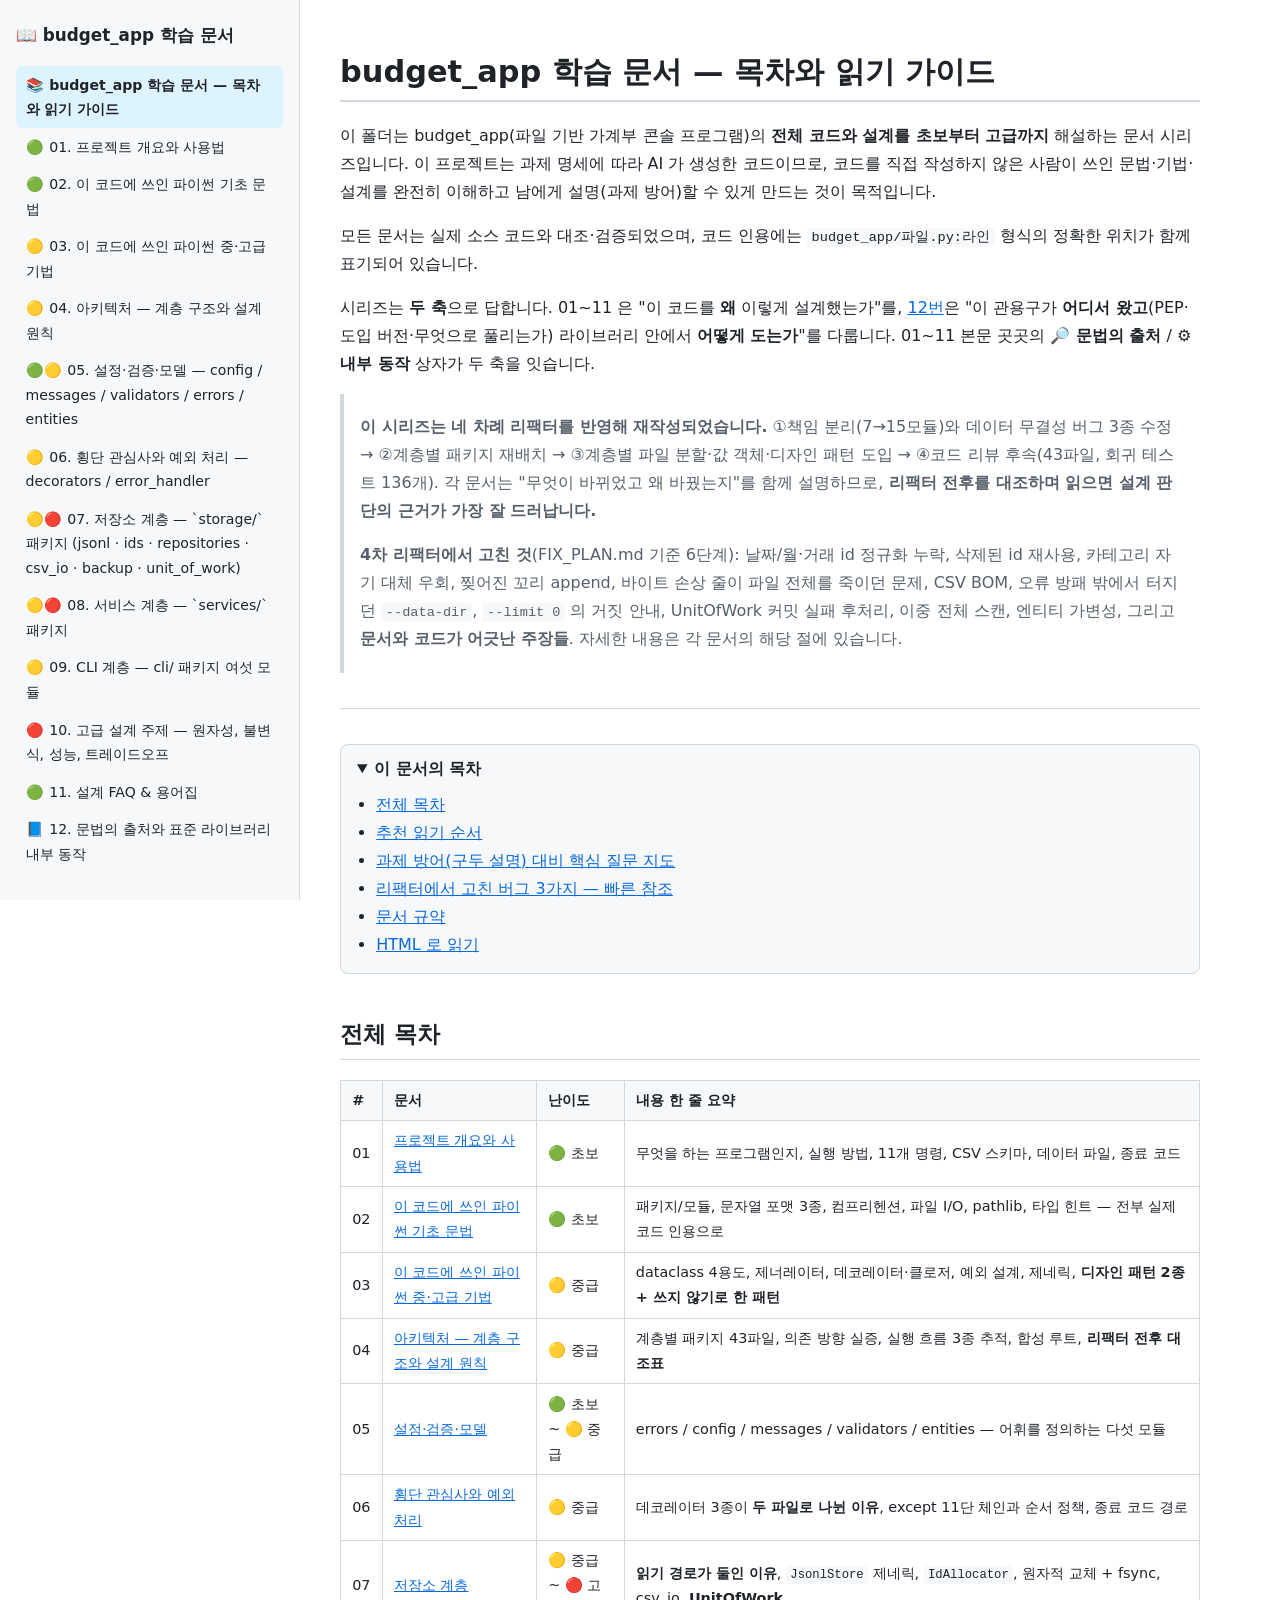
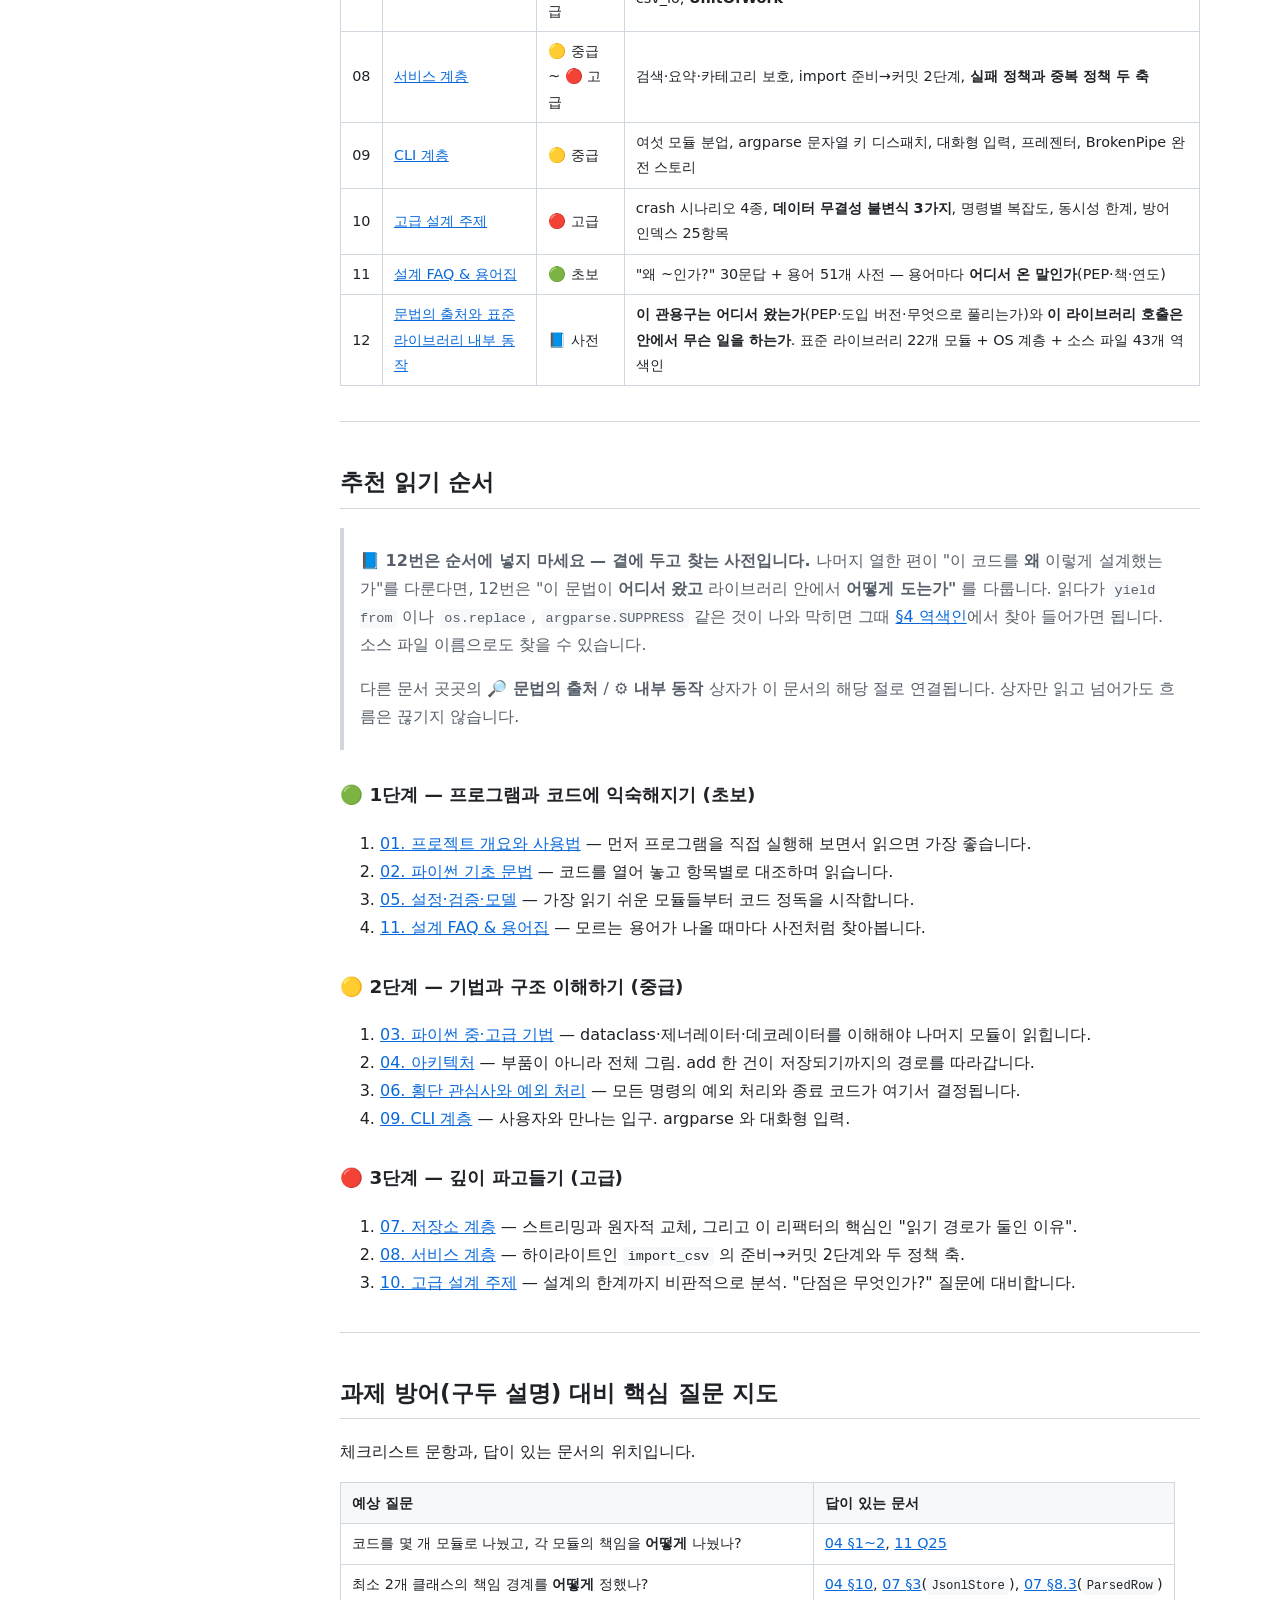
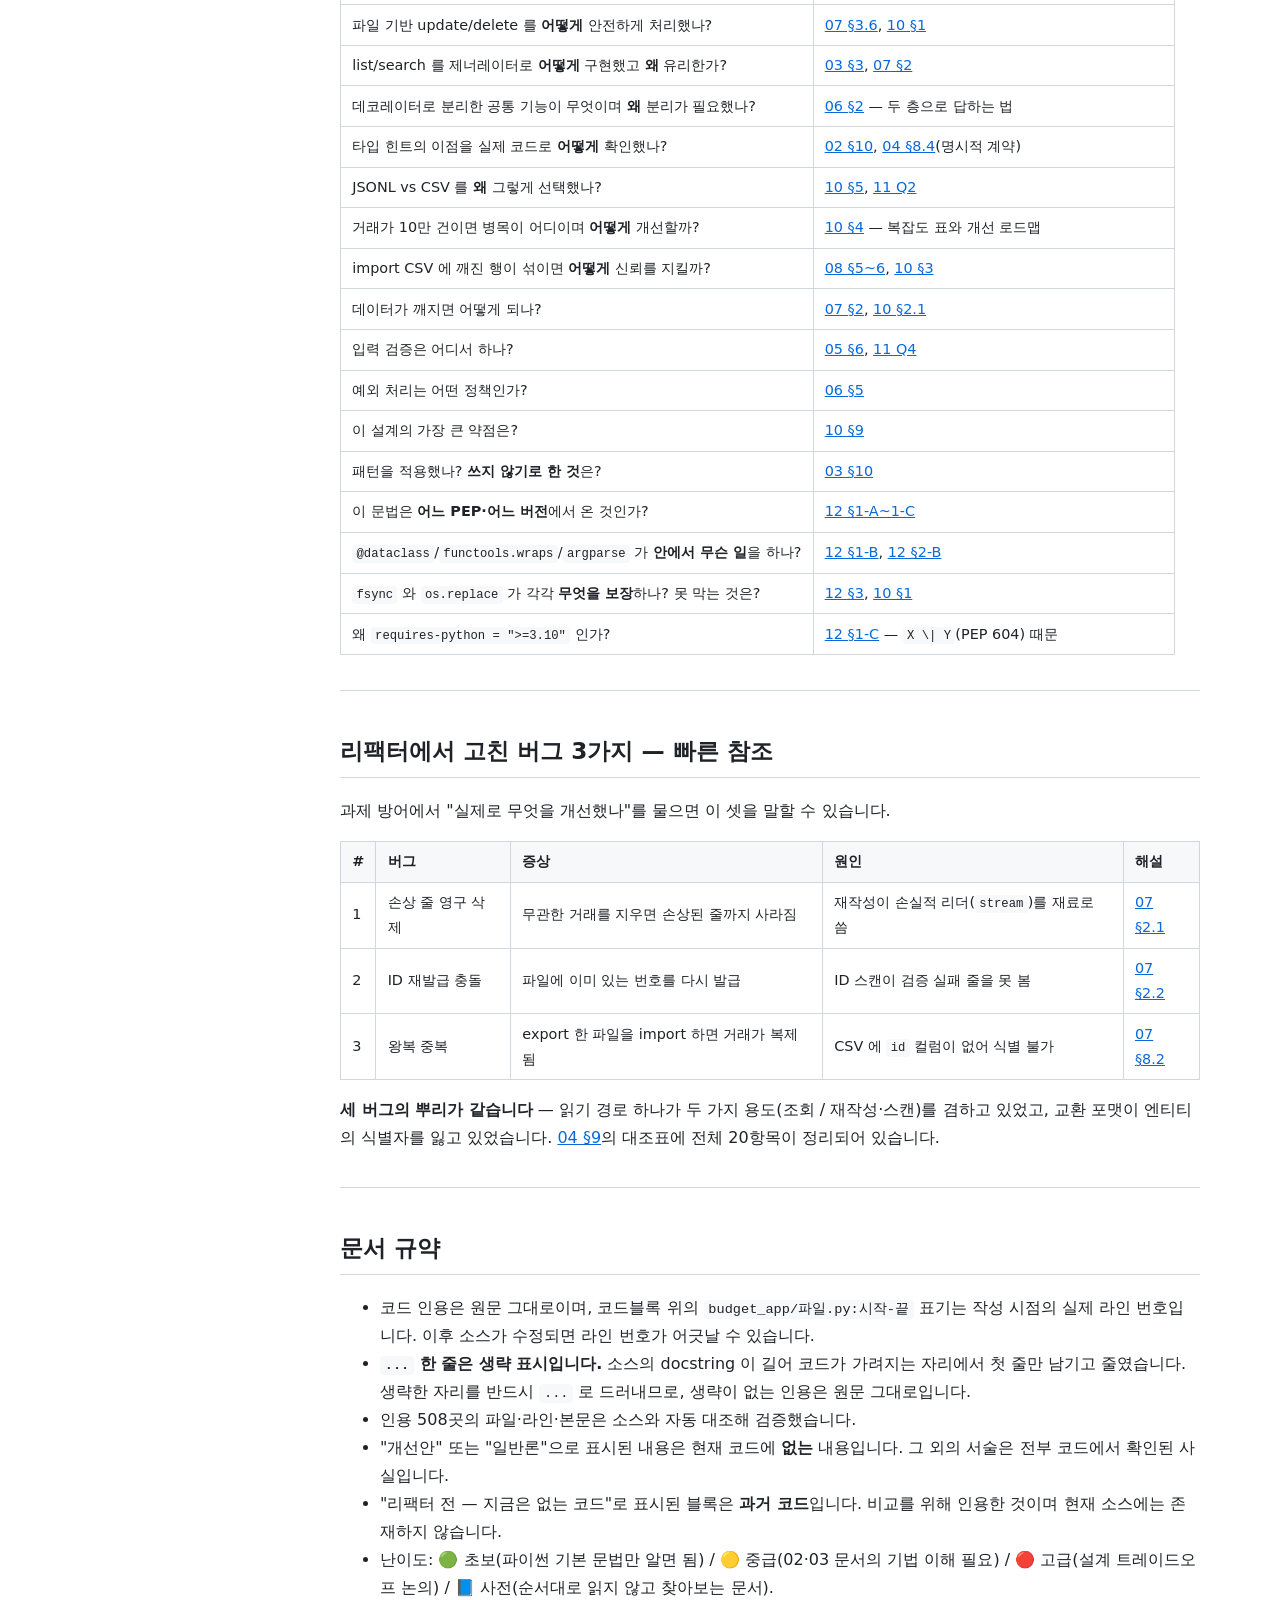
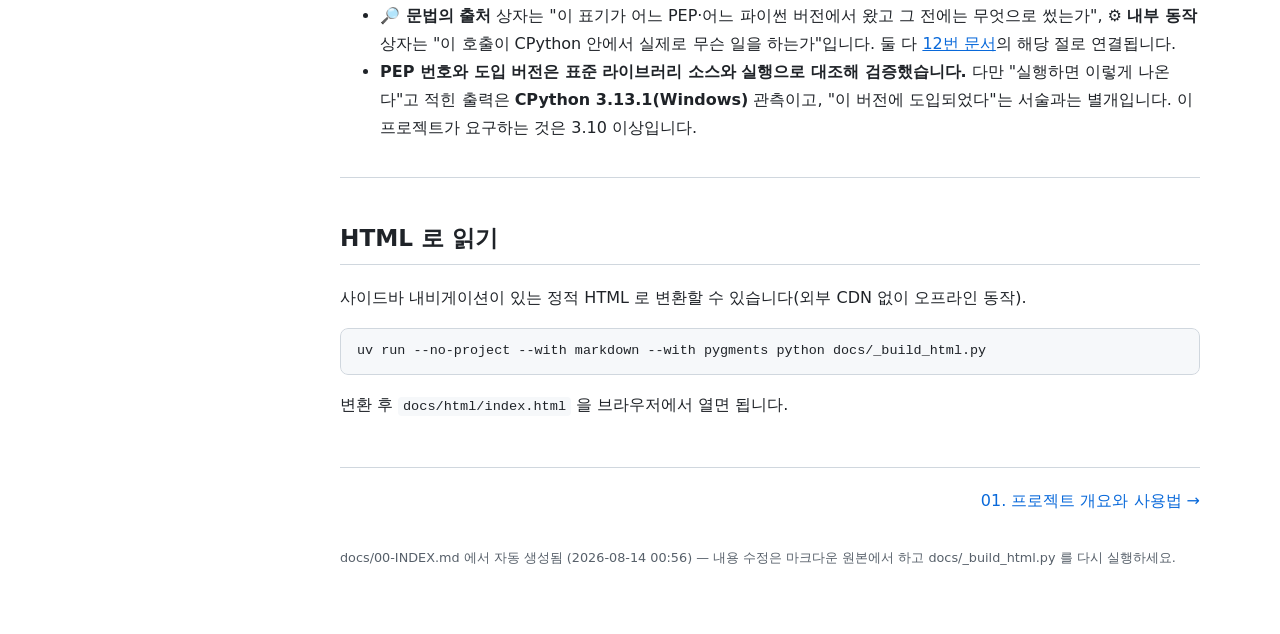
==== docs/html/index.html @ b37372ea "docs: 수정된 docs 공개" ====
<!DOCTYPE html>
<html lang="ko">
<head>
<meta charset="utf-8">
<meta name="viewport" content="width=device-width, initial-scale=1">
<title>budget_app 학습 문서 — 목차와 읽기 가이드</title>
<link rel="stylesheet" href="style.css">
</head>
<body>
<div class="layout">
<nav class="sidebar"><div class="brand"><a href="index.html">📖 budget_app 학습 문서</a></div><details class="nav" open><summary>목차</summary><ul class="navlist"><li><a href="index.html" class="current"><span class="badge">📚</span>budget_app 학습 문서 — 목차와 읽기 가이드</a></li><li><a href="01-overview.html"><span class="badge">🟢</span>01. 프로젝트 개요와 사용법</a></li><li><a href="02-python-basics.html"><span class="badge">🟢</span>02. 이 코드에 쓰인 파이썬 기초 문법</a></li><li><a href="03-python-advanced.html"><span class="badge">🟡</span>03. 이 코드에 쓰인 파이썬 중·고급 기법</a></li><li><a href="04-architecture.html"><span class="badge">🟡</span>04. 아키텍처 — 계층 구조와 설계 원칙</a></li><li><a href="05-config-and-models.html"><span class="badge">🟢🟡</span>05. 설정·검증·모델 — config / messages / validators / errors / entities</a></li><li><a href="06-decorators.html"><span class="badge">🟡</span>06. 횡단 관심사와 예외 처리 — decorators / error_handler</a></li><li><a href="07-repository.html"><span class="badge">🟡🔴</span>07. 저장소 계층 — `storage/` 패키지 (jsonl · ids · repositories · csv_io · backup · unit_of_work)</a></li><li><a href="08-services.html"><span class="badge">🟡🔴</span>08. 서비스 계층 — `services/` 패키지</a></li><li><a href="09-cli.html"><span class="badge">🟡</span>09. CLI 계층 — cli/ 패키지 여섯 모듈</a></li><li><a href="10-advanced-design.html"><span class="badge">🔴</span>10. 고급 설계 주제 — 원자성, 불변식, 성능, 트레이드오프</a></li><li><a href="11-faq-and-glossary.html"><span class="badge">🟢</span>11. 설계 FAQ &amp; 용어집</a></li><li><a href="12-syntax-and-stdlib.html"><span class="badge">📘</span>12. 문법의 출처와 표준 라이브러리 내부 동작</a></li></ul></details></nav>
<main>
<h1 id="budget_app-학습-문서-목차와-읽기-가이드">budget_app 학습 문서 — 목차와 읽기 가이드</h1>
<p>이 폴더는 budget_app(파일 기반 가계부 콘솔 프로그램)의 <strong>전체 코드와 설계를 초보부터 고급까지</strong> 해설하는 문서 시리즈입니다. 이 프로젝트는 과제 명세에 따라 AI 가 생성한 코드이므로, 코드를 직접 작성하지 않은 사람이 쓰인 문법·기법·설계를 완전히 이해하고 남에게 설명(과제 방어)할 수 있게 만드는 것이 목적입니다.</p>
<p>모든 문서는 실제 소스 코드와 대조·검증되었으며, 코드 인용에는 <code>budget_app/파일.py:라인</code> 형식의 정확한 위치가 함께 표기되어 있습니다.</p>
<p>시리즈는 <strong>두 축</strong>으로 답합니다. 01~11 은 "이 코드를 <strong>왜</strong> 이렇게 설계했는가"를, <a href="12-syntax-and-stdlib.html">12번</a>은 "이 관용구가 <strong>어디서 왔고</strong>(PEP·도입 버전·무엇으로 풀리는가) 라이브러리 안에서 <strong>어떻게 도는가</strong>"를 다룹니다. 01~11 본문 곳곳의 <strong>🔎 문법의 출처</strong> / <strong>⚙️ 내부 동작</strong> 상자가 두 축을 잇습니다.</p>
<blockquote>
<p><strong>이 시리즈는 네 차례 리팩터를 반영해 재작성되었습니다.</strong> ①책임 분리(7→15모듈)와 데이터 무결성 버그 3종 수정 → ②계층별 패키지 재배치 → ③계층별 파일 분할·값 객체·디자인 패턴 도입 → ④코드 리뷰 후속(43파일, 회귀 테스트 136개). 각 문서는 "무엇이 바뀌었고 왜 바꿨는지"를 함께 설명하므로, <strong>리팩터 전후를 대조하며 읽으면 설계 판단의 근거가 가장 잘 드러납니다.</strong></p>
<p><strong>4차 리팩터에서 고친 것</strong>(FIX_PLAN.md 기준 6단계): 날짜/월·거래 id 정규화 누락, 삭제된 id 재사용, 카테고리 자기 대체 우회, 찢어진 꼬리 append, 바이트 손상 줄이 파일 전체를 죽이던 문제, CSV BOM, 오류 방패 밖에서 터지던 <code>--data-dir</code>, <code>--limit 0</code> 의 거짓 안내, UnitOfWork 커밋 실패 후처리, 이중 전체 스캔, 엔티티 가변성, 그리고 <strong>문서와 코드가 어긋난 주장들</strong>. 자세한 내용은 각 문서의 해당 절에 있습니다.</p>
</blockquote>
<hr>
<details class="page-toc" open><summary>이 문서의 목차</summary><ul><li><a href="#전체-목차">전체 목차</a></li><li><a href="#추천-읽기-순서">추천 읽기 순서</a></li><li><a href="#과제-방어구두-설명-대비-핵심-질문-지도">과제 방어(구두 설명) 대비 핵심 질문 지도</a></li><li><a href="#리팩터에서-고친-버그-3가지-빠른-참조">리팩터에서 고친 버그 3가지 — 빠른 참조</a></li><li><a href="#문서-규약">문서 규약</a></li><li><a href="#html-로-읽기">HTML 로 읽기</a></li></ul></details><h2 id="전체-목차">전체 목차</h2>
<div class="table-wrap"><table>
<thead>
<tr>
<th>#</th>
<th>문서</th>
<th>난이도</th>
<th>내용 한 줄 요약</th>
</tr>
</thead>
<tbody>
<tr>
<td>01</td>
<td><a href="01-overview.html">프로젝트 개요와 사용법</a></td>
<td>🟢 초보</td>
<td>무엇을 하는 프로그램인지, 실행 방법, 11개 명령, CSV 스키마, 데이터 파일, 종료 코드</td>
</tr>
<tr>
<td>02</td>
<td><a href="02-python-basics.html">이 코드에 쓰인 파이썬 기초 문법</a></td>
<td>🟢 초보</td>
<td>패키지/모듈, 문자열 포맷 3종, 컴프리헨션, 파일 I/O, pathlib, 타입 힌트 — 전부 실제 코드 인용으로</td>
</tr>
<tr>
<td>03</td>
<td><a href="03-python-advanced.html">이 코드에 쓰인 파이썬 중·고급 기법</a></td>
<td>🟡 중급</td>
<td>dataclass 4용도, 제너레이터, 데코레이터·클로저, 예외 설계, 제네릭, <strong>디자인 패턴 2종 + 쓰지 않기로 한 패턴</strong></td>
</tr>
<tr>
<td>04</td>
<td><a href="04-architecture.html">아키텍처 — 계층 구조와 설계 원칙</a></td>
<td>🟡 중급</td>
<td>계층별 패키지 43파일, 의존 방향 실증, 실행 흐름 3종 추적, 합성 루트, <strong>리팩터 전후 대조표</strong></td>
</tr>
<tr>
<td>05</td>
<td><a href="05-config-and-models.html">설정·검증·모델</a></td>
<td>🟢 초보 ~ 🟡 중급</td>
<td>errors / config / messages / validators / entities — 어휘를 정의하는 다섯 모듈</td>
</tr>
<tr>
<td>06</td>
<td><a href="06-decorators.html">횡단 관심사와 예외 처리</a></td>
<td>🟡 중급</td>
<td>데코레이터 3종이 <strong>두 파일로 나뉜 이유</strong>, except 11단 체인과 순서 정책, 종료 코드 경로</td>
</tr>
<tr>
<td>07</td>
<td><a href="07-repository.html">저장소 계층</a></td>
<td>🟡 중급 ~ 🔴 고급</td>
<td><strong>읽기 경로가 둘인 이유</strong>, <code>JsonlStore</code> 제네릭, <code>IdAllocator</code>, 원자적 교체 + fsync, csv_io, <strong>UnitOfWork</strong></td>
</tr>
<tr>
<td>08</td>
<td><a href="08-services.html">서비스 계층</a></td>
<td>🟡 중급 ~ 🔴 고급</td>
<td>검색·요약·카테고리 보호, import 준비→커밋 2단계, <strong>실패 정책과 중복 정책 두 축</strong></td>
</tr>
<tr>
<td>09</td>
<td><a href="09-cli.html">CLI 계층</a></td>
<td>🟡 중급</td>
<td>여섯 모듈 분업, argparse 문자열 키 디스패치, 대화형 입력, 프레젠터, BrokenPipe 완전 스토리</td>
</tr>
<tr>
<td>10</td>
<td><a href="10-advanced-design.html">고급 설계 주제</a></td>
<td>🔴 고급</td>
<td>crash 시나리오 4종, <strong>데이터 무결성 불변식 3가지</strong>, 명령별 복잡도, 동시성 한계, 방어 인덱스 25항목</td>
</tr>
<tr>
<td>11</td>
<td><a href="11-faq-and-glossary.html">설계 FAQ &amp; 용어집</a></td>
<td>🟢 초보</td>
<td>"왜 ~인가?" 30문답 + 용어 51개 사전 — 용어마다 <strong>어디서 온 말인가</strong>(PEP·책·연도)</td>
</tr>
<tr>
<td>12</td>
<td><a href="12-syntax-and-stdlib.html">문법의 출처와 표준 라이브러리 내부 동작</a></td>
<td>📘 사전</td>
<td><strong>이 관용구는 어디서 왔는가</strong>(PEP·도입 버전·무엇으로 풀리는가)와 <strong>이 라이브러리 호출은 안에서 무슨 일을 하는가</strong>. 표준 라이브러리 22개 모듈 + OS 계층 + 소스 파일 43개 역색인</td>
</tr>
</tbody>
</table></div>
<hr>
<h2 id="추천-읽기-순서">추천 읽기 순서</h2>
<blockquote>
<p><strong>📘 12번은 순서에 넣지 마세요 — 곁에 두고 찾는 사전입니다.</strong> 나머지 열한 편이
"이 코드를 <strong>왜</strong> 이렇게 설계했는가"를 다룬다면, 12번은 "이 문법이 <strong>어디서 왔고</strong>
라이브러리 안에서 <strong>어떻게 도는가"</strong> 를 다룹니다. 읽다가 <code>yield from</code> 이나
<code>os.replace</code>, <code>argparse.SUPPRESS</code> 같은 것이 나와 막히면 그때 <a href="12-syntax-and-stdlib.html">§4 역색인</a>에서
찾아 들어가면 됩니다. 소스 파일 이름으로도 찾을 수 있습니다.</p>
<p>다른 문서 곳곳의 <strong>🔎 문법의 출처</strong> / <strong>⚙️ 내부 동작</strong> 상자가 이 문서의 해당 절로
연결됩니다. 상자만 읽고 넘어가도 흐름은 끊기지 않습니다.</p>
</blockquote>
<h3 id="1단계-프로그램과-코드에-익숙해지기-초보">🟢 1단계 — 프로그램과 코드에 익숙해지기 (초보)</h3>
<ol>
<li><a href="01-overview.html">01. 프로젝트 개요와 사용법</a> — 먼저 프로그램을 직접 실행해 보면서 읽으면 가장 좋습니다.</li>
<li><a href="02-python-basics.html">02. 파이썬 기초 문법</a> — 코드를 열어 놓고 항목별로 대조하며 읽습니다.</li>
<li><a href="05-config-and-models.html">05. 설정·검증·모델</a> — 가장 읽기 쉬운 모듈들부터 코드 정독을 시작합니다.</li>
<li><a href="11-faq-and-glossary.html">11. 설계 FAQ &amp; 용어집</a> — 모르는 용어가 나올 때마다 사전처럼 찾아봅니다.</li>
</ol>
<h3 id="2단계-기법과-구조-이해하기-중급">🟡 2단계 — 기법과 구조 이해하기 (중급)</h3>
<ol>
<li><a href="03-python-advanced.html">03. 파이썬 중·고급 기법</a> — dataclass·제너레이터·데코레이터를 이해해야 나머지 모듈이 읽힙니다.</li>
<li><a href="04-architecture.html">04. 아키텍처</a> — 부품이 아니라 전체 그림. add 한 건이 저장되기까지의 경로를 따라갑니다.</li>
<li><a href="06-decorators.html">06. 횡단 관심사와 예외 처리</a> — 모든 명령의 예외 처리와 종료 코드가 여기서 결정됩니다.</li>
<li><a href="09-cli.html">09. CLI 계층</a> — 사용자와 만나는 입구. argparse 와 대화형 입력.</li>
</ol>
<h3 id="3단계-깊이-파고들기-고급">🔴 3단계 — 깊이 파고들기 (고급)</h3>
<ol>
<li><a href="07-repository.html">07. 저장소 계층</a> — 스트리밍과 원자적 교체, 그리고 이 리팩터의 핵심인 "읽기 경로가 둘인 이유".</li>
<li><a href="08-services.html">08. 서비스 계층</a> — 하이라이트인 <code>import_csv</code> 의 준비→커밋 2단계와 두 정책 축.</li>
<li><a href="10-advanced-design.html">10. 고급 설계 주제</a> — 설계의 한계까지 비판적으로 분석. "단점은 무엇인가?" 질문에 대비합니다.</li>
</ol>
<hr>
<h2 id="과제-방어구두-설명-대비-핵심-질문-지도">과제 방어(구두 설명) 대비 핵심 질문 지도</h2>
<p>체크리스트 문항과, 답이 있는 문서의 위치입니다.</p>
<div class="table-wrap"><table>
<thead>
<tr>
<th>예상 질문</th>
<th>답이 있는 문서</th>
</tr>
</thead>
<tbody>
<tr>
<td>코드를 몇 개 모듈로 나눴고, 각 모듈의 책임을 <strong>어떻게</strong> 나눴나?</td>
<td><a href="04-architecture.html">04 §1~2</a>, <a href="11-faq-and-glossary.html">11 Q25</a></td>
</tr>
<tr>
<td>최소 2개 클래스의 책임 경계를 <strong>어떻게</strong> 정했나?</td>
<td><a href="04-architecture.html">04 §10</a>, <a href="07-repository.html">07 §3</a>(<code>JsonlStore</code>), <a href="07-repository.html">07 §8.3</a>(<code>ParsedRow</code>)</td>
</tr>
<tr>
<td>파일 기반 update/delete 를 <strong>어떻게</strong> 안전하게 처리했나?</td>
<td><a href="07-repository.html">07 §3.6</a>, <a href="10-advanced-design.html">10 §1</a></td>
</tr>
<tr>
<td>list/search 를 제너레이터로 <strong>어떻게</strong> 구현했고 <strong>왜</strong> 유리한가?</td>
<td><a href="03-python-advanced.html">03 §3</a>, <a href="07-repository.html">07 §2</a></td>
</tr>
<tr>
<td>데코레이터로 분리한 공통 기능이 무엇이며 <strong>왜</strong> 분리가 필요했나?</td>
<td><a href="06-decorators.html">06 §2</a> — 두 층으로 답하는 법</td>
</tr>
<tr>
<td>타입 힌트의 이점을 실제 코드로 <strong>어떻게</strong> 확인했나?</td>
<td><a href="02-python-basics.html">02 §10</a>, <a href="04-architecture.html">04 §8.4</a>(명시적 계약)</td>
</tr>
<tr>
<td>JSONL vs CSV 를 <strong>왜</strong> 그렇게 선택했나?</td>
<td><a href="10-advanced-design.html">10 §5</a>, <a href="11-faq-and-glossary.html">11 Q2</a></td>
</tr>
<tr>
<td>거래가 10만 건이면 병목이 어디이며 <strong>어떻게</strong> 개선할까?</td>
<td><a href="10-advanced-design.html">10 §4</a> — 복잡도 표와 개선 로드맵</td>
</tr>
<tr>
<td>import CSV 에 깨진 행이 섞이면 <strong>어떻게</strong> 신뢰를 지킬까?</td>
<td><a href="08-services.html">08 §5~6</a>, <a href="10-advanced-design.html">10 §3</a></td>
</tr>
<tr>
<td>데이터가 깨지면 어떻게 되나?</td>
<td><a href="07-repository.html">07 §2</a>, <a href="10-advanced-design.html">10 §2.1</a></td>
</tr>
<tr>
<td>입력 검증은 어디서 하나?</td>
<td><a href="05-config-and-models.html">05 §6</a>, <a href="11-faq-and-glossary.html">11 Q4</a></td>
</tr>
<tr>
<td>예외 처리는 어떤 정책인가?</td>
<td><a href="06-decorators.html">06 §5</a></td>
</tr>
<tr>
<td>이 설계의 가장 큰 약점은?</td>
<td><a href="10-advanced-design.html">10 §9</a></td>
</tr>
<tr>
<td>패턴을 적용했나? <strong>쓰지 않기로 한 것</strong>은?</td>
<td><a href="03-python-advanced.html">03 §10</a></td>
</tr>
<tr>
<td>이 문법은 <strong>어느 PEP·어느 버전</strong>에서 온 것인가?</td>
<td><a href="12-syntax-and-stdlib.html">12 §1-A~1-C</a></td>
</tr>
<tr>
<td><code>@dataclass</code>/<code>functools.wraps</code>/<code>argparse</code> 가 <strong>안에서 무슨 일</strong>을 하나?</td>
<td><a href="12-syntax-and-stdlib.html">12 §1-B</a>, <a href="12-syntax-and-stdlib.html">12 §2-B</a></td>
</tr>
<tr>
<td><code>fsync</code> 와 <code>os.replace</code> 가 각각 <strong>무엇을 보장</strong>하나? 못 막는 것은?</td>
<td><a href="12-syntax-and-stdlib.html">12 §3</a>, <a href="10-advanced-design.html">10 §1</a></td>
</tr>
<tr>
<td>왜 <code>requires-python = "&gt;=3.10"</code> 인가?</td>
<td><a href="12-syntax-and-stdlib.html">12 §1-C</a> — <code>X \| Y</code>(PEP 604) 때문</td>
</tr>
</tbody>
</table></div>
<hr>
<h2 id="리팩터에서-고친-버그-3가지-빠른-참조">리팩터에서 고친 버그 3가지 — 빠른 참조</h2>
<p>과제 방어에서 "실제로 무엇을 개선했나"를 물으면 이 셋을 말할 수 있습니다.</p>
<div class="table-wrap"><table>
<thead>
<tr>
<th>#</th>
<th>버그</th>
<th>증상</th>
<th>원인</th>
<th>해설</th>
</tr>
</thead>
<tbody>
<tr>
<td>1</td>
<td>손상 줄 영구 삭제</td>
<td>무관한 거래를 지우면 손상된 줄까지 사라짐</td>
<td>재작성이 손실적 리더(<code>stream</code>)를 재료로 씀</td>
<td><a href="07-repository.html">07 §2.1</a></td>
</tr>
<tr>
<td>2</td>
<td>ID 재발급 충돌</td>
<td>파일에 이미 있는 번호를 다시 발급</td>
<td>ID 스캔이 검증 실패 줄을 못 봄</td>
<td><a href="07-repository.html">07 §2.2</a></td>
</tr>
<tr>
<td>3</td>
<td>왕복 중복</td>
<td>export 한 파일을 import 하면 거래가 복제됨</td>
<td>CSV 에 <code>id</code> 컬럼이 없어 식별 불가</td>
<td><a href="07-repository.html">07 §8.2</a></td>
</tr>
</tbody>
</table></div>
<p><strong>세 버그의 뿌리가 같습니다</strong> — 읽기 경로 하나가 두 가지 용도(조회 / 재작성·스캔)를 겸하고 있었고, 교환 포맷이 엔티티의 식별자를 잃고 있었습니다. <a href="04-architecture.html">04 §9</a>의 대조표에 전체 20항목이 정리되어 있습니다.</p>
<hr>
<h2 id="문서-규약">문서 규약</h2>
<ul>
<li>코드 인용은 원문 그대로이며, 코드블록 위의 <code>budget_app/파일.py:시작-끝</code> 표기는 작성 시점의 실제 라인 번호입니다. 이후 소스가 수정되면 라인 번호가 어긋날 수 있습니다.</li>
<li><strong><code>...</code> 한 줄은 생략 표시입니다.</strong> 소스의 docstring 이 길어 코드가 가려지는 자리에서 첫 줄만 남기고 줄였습니다. 생략한 자리를 반드시 <code>...</code> 로 드러내므로, 생략이 없는 인용은 원문 그대로입니다.</li>
<li>인용 508곳의 파일·라인·본문은 소스와 자동 대조해 검증했습니다.</li>
<li>"개선안" 또는 "일반론"으로 표시된 내용은 현재 코드에 <strong>없는</strong> 내용입니다. 그 외의 서술은 전부 코드에서 확인된 사실입니다.</li>
<li>"리팩터 전 — 지금은 없는 코드"로 표시된 블록은 <strong>과거 코드</strong>입니다. 비교를 위해 인용한 것이며 현재 소스에는 존재하지 않습니다.</li>
<li>난이도: 🟢 초보(파이썬 기본 문법만 알면 됨) / 🟡 중급(02·03 문서의 기법 이해 필요) / 🔴 고급(설계 트레이드오프 논의) / 📘 사전(순서대로 읽지 않고 찾아보는 문서).</li>
<li><strong>🔎 문법의 출처</strong> 상자는 "이 표기가 어느 PEP·어느 파이썬 버전에서 왔고 그 전에는 무엇으로 썼는가", <strong>⚙️ 내부 동작</strong> 상자는 "이 호출이 CPython 안에서 실제로 무슨 일을 하는가"입니다. 둘 다 <a href="12-syntax-and-stdlib.html">12번 문서</a>의 해당 절로 연결됩니다.</li>
<li><strong>PEP 번호와 도입 버전은 표준 라이브러리 소스와 실행으로 대조해 검증했습니다.</strong> 다만 "실행하면 이렇게 나온다"고 적힌 출력은 <strong>CPython 3.13.1(Windows)</strong> 관측이고, "이 버전에 도입되었다"는 서술과는 별개입니다. 이 프로젝트가 요구하는 것은 3.10 이상입니다.</li>
</ul>
<hr>
<h2 id="html-로-읽기">HTML 로 읽기</h2>
<p>사이드바 내비게이션이 있는 정적 HTML 로 변환할 수 있습니다(외부 CDN 없이 오프라인 동작).</p>
<div class="codehilite"><pre><span></span><code>uv<span class="w"> </span>run<span class="w"> </span>--no-project<span class="w"> </span>--with<span class="w"> </span>markdown<span class="w"> </span>--with<span class="w"> </span>pygments<span class="w"> </span>python<span class="w"> </span>docs/_build_html.py
</code></pre></div>

<p>변환 후 <code>docs/html/index.html</code> 을 브라우저에서 열면 됩니다.</p>
<div class="pager"><span></span><span><a href="01-overview.html">01. 프로젝트 개요와 사용법 →</a></span></div>
<footer>docs/00-INDEX.md 에서 자동 생성됨 (2026-08-14 00:56) — 내용 수정은 마크다운 원본에서 하고 docs/_build_html.py 를 다시 실행하세요.</footer>
</main>
</div>
</body>
</html>
---- docs/html/style.css ----
:root {
  --bg: #ffffff; --fg: #1f2328; --muted: #57606a; --border: #d0d7de;
  --accent: #0969da; --code-bg: #f6f8fa; --sidebar-bg: #f6f8fa;
  --quote: #57606a; --quote-border: #d0d7de; --current: #ddf4ff;
}
@media (prefers-color-scheme: dark) {
  :root {
    --bg: #0d1117; --fg: #e6edf3; --muted: #8b949e; --border: #30363d;
    --accent: #4493f8; --code-bg: #161b22; --sidebar-bg: #10151c;
    --quote: #8b949e; --quote-border: #30363d; --current: #0c2d6b;
  }
}
* { box-sizing: border-box; }
html { scroll-behavior: smooth; }
body {
  margin: 0; background: var(--bg); color: var(--fg);
  font-family: "Segoe UI", "Malgun Gothic", "Apple SD Gothic Neo", "Noto Sans KR", system-ui, sans-serif;
  line-height: 1.75;
}
.layout { display: grid; grid-template-columns: 300px minmax(0, 1fr); min-height: 100vh; }
nav.sidebar {
  background: var(--sidebar-bg); border-right: 1px solid var(--border);
  padding: 1rem; position: sticky; top: 0; height: 100vh; overflow-y: auto;
}
nav.sidebar .brand { font-weight: 700; font-size: 1.05rem; margin: .3rem 0 1rem; }
nav.sidebar .brand a { color: var(--fg); text-decoration: none; }
.navlist { list-style: none; margin: 0; padding: 0; }
.navlist li { margin: 0; }
.navlist a {
  display: block; padding: .4rem .6rem; border-radius: 6px;
  color: var(--fg); text-decoration: none; font-size: .88rem;
}
.navlist a:hover { background: var(--code-bg); }
.navlist a.current { background: var(--current); font-weight: 600; }
.navlist .badge { margin-right: .35rem; }
details.nav > summary {
  cursor: pointer; font-weight: 600; padding: .4rem .2rem; list-style: none;
}
details.nav > summary::before { content: "☰ "; }
main { padding: 2rem 2.5rem 4rem; max-width: 940px; }
h1 { font-size: 1.9rem; line-height: 1.3; border-bottom: 2px solid var(--border); padding-bottom: .5rem; }
h2 { font-size: 1.45rem; margin-top: 2.5rem; border-bottom: 1px solid var(--border); padding-bottom: .3rem; }
h3 { font-size: 1.15rem; margin-top: 1.8rem; }
h4 { font-size: 1rem; margin-top: 1.4rem; }
a { color: var(--accent); }
blockquote {
  margin: 1rem 0; padding: .2rem 1rem; color: var(--quote);
  border-left: 4px solid var(--quote-border);
}
code {
  font-family: Consolas, "D2Coding", "Cascadia Mono", "Courier New", monospace;
  font-size: .85em; background: var(--code-bg);
  padding: .15em .35em; border-radius: 4px;
}
pre { background: var(--code-bg); border: 1px solid var(--border); border-radius: 8px;
  padding: .9rem 1rem; overflow-x: auto; line-height: 1.5; }
pre code { background: none; padding: 0; font-size: .84rem; }
.codehilite { border-radius: 8px; overflow: hidden; }
.codehilite pre { margin: 0; border: 1px solid var(--border); }
.table-wrap { overflow-x: auto; margin: 1rem 0; }
table { border-collapse: collapse; font-size: .9rem; }
th, td { border: 1px solid var(--border); padding: .45rem .7rem; text-align: left; }
th { background: var(--code-bg); }
hr { border: none; border-top: 1px solid var(--border); margin: 2.2rem 0; }
details.page-toc {
  background: var(--code-bg); border: 1px solid var(--border);
  border-radius: 8px; padding: .6rem 1rem; margin: 1.4rem 0;
}
details.page-toc summary { cursor: pointer; font-weight: 600; }
details.page-toc ul { margin: .5rem 0 .3rem; padding-left: 1.2rem; }
.pager {
  display: flex; justify-content: space-between; gap: 1rem;
  margin-top: 3rem; padding-top: 1.2rem; border-top: 1px solid var(--border);
}
.pager a { text-decoration: none; max-width: 46%; }
footer { margin-top: 2rem; color: var(--muted); font-size: .8rem; }
@media (max-width: 900px) {
  .layout { grid-template-columns: 1fr; }
  nav.sidebar { position: static; height: auto; border-right: none; border-bottom: 1px solid var(--border); }
  main { padding: 1.2rem 1rem 3rem; }
}
@media (min-width: 901px) {
  details.nav > summary { display: none; }
  details.nav:not([open]) > .navlist { display: block; }
}
pre { line-height: 125%; }
td.linenos .normal { color: inherit; background-color: transparent; padding-left: 5px; padding-right: 5px; }
span.linenos { color: inherit; background-color: transparent; padding-left: 5px; padding-right: 5px; }
td.linenos .special { color: #000000; background-color: #ffffc0; padding-left: 5px; padding-right: 5px; }
span.linenos.special { color: #000000; background-color: #ffffc0; padding-left: 5px; padding-right: 5px; }
.codehilite .hll { background-color: #ffffcc }
.codehilite { background: #f8f8f8; }
.codehilite .c { color: #3D7B7B; font-style: italic } /* Comment */
.codehilite .err { border: 1px solid #F00 } /* Error */
.codehilite .k { color: #008000; font-weight: bold } /* Keyword */
.codehilite .o { color: #666 } /* Operator */
.codehilite .ch { color: #3D7B7B; font-style: italic } /* Comment.Hashbang */
.codehilite .cm { color: #3D7B7B; font-style: italic } /* Comment.Multiline */
.codehilite .cp { color: #9C6500 } /* Comment.Preproc */
.codehilite .cpf { color: #3D7B7B; font-style: italic } /* Comment.PreprocFile */
.codehilite .c1 { color: #3D7B7B; font-style: italic } /* Comment.Single */
.codehilite .cs { color: #3D7B7B; font-style: italic } /* Comment.Special */
.codehilite .gd { color: #A00000 } /* Generic.Deleted */
.codehilite .ge { font-style: italic } /* Generic.Emph */
.codehilite .ges { font-weight: bold; font-style: italic } /* Generic.EmphStrong */
.codehilite .gr { color: #E40000 } /* Generic.Error */
.codehilite .gh { color: #000080; font-weight: bold } /* Generic.Heading */
.codehilite .gi { color: #008400 } /* Generic.Inserted */
.codehilite .go { color: #717171 } /* Generic.Output */
.codehilite .gp { color: #000080; font-weight: bold } /* Generic.Prompt */
.codehilite .gs { font-weight: bold } /* Generic.Strong */
.codehilite .gu { color: #800080; font-weight: bold } /* Generic.Subheading */
.codehilite .gt { color: #04D } /* Generic.Traceback */
.codehilite .kc { color: #008000; font-weight: bold } /* Keyword.Constant */
.codehilite .kd { color: #008000; font-weight: bold } /* Keyword.Declaration */
.codehilite .kn { color: #008000; font-weight: bold } /* Keyword.Namespace */
.codehilite .kp { color: #008000 } /* Keyword.Pseudo */
.codehilite .kr { color: #008000; font-weight: bold } /* Keyword.Reserved */
.codehilite .kt { color: #B00040 } /* Keyword.Type */
.codehilite .m { color: #666 } /* Literal.Number */
.codehilite .s { color: #BA2121 } /* Literal.String */
.codehilite .na { color: #687822 } /* Name.Attribute */
.codehilite .nb { color: #008000 } /* Name.Builtin */
.codehilite .nc { color: #00F; font-weight: bold } /* Name.Class */
.codehilite .no { color: #800 } /* Name.Constant */
.codehilite .nd { color: #A2F } /* Name.Decorator */
.codehilite .ni { color: #717171; font-weight: bold } /* Name.Entity */
.codehilite .ne { color: #CB3F38; font-weight: bold } /* Name.Exception */
.codehilite .nf { color: #00F } /* Name.Function */
.codehilite .nl { color: #767600 } /* Name.Label */
.codehilite .nn { color: #00F; font-weight: bold } /* Name.Namespace */
.codehilite .nt { color: #008000; font-weight: bold } /* Name.Tag */
.codehilite .nv { color: #19177C } /* Name.Variable */
.codehilite .ow { color: #A2F; font-weight: bold } /* Operator.Word */
.codehilite .w { color: #BBB } /* Text.Whitespace */
.codehilite .mb { color: #666 } /* Literal.Number.Bin */
.codehilite .mf { color: #666 } /* Literal.Number.Float */
.codehilite .mh { color: #666 } /* Literal.Number.Hex */
.codehilite .mi { color: #666 } /* Literal.Number.Integer */
.codehilite .mo { color: #666 } /* Literal.Number.Oct */
.codehilite .sa { color: #BA2121 } /* Literal.String.Affix */
.codehilite .sb { color: #BA2121 } /* Literal.String.Backtick */
.codehilite .sc { color: #BA2121 } /* Literal.String.Char */
.codehilite .dl { color: #BA2121 } /* Literal.String.Delimiter */
.codehilite .sd { color: #BA2121; font-style: italic } /* Literal.String.Doc */
.codehilite .s2 { color: #BA2121 } /* Literal.String.Double */
.codehilite .se { color: #AA5D1F; font-weight: bold } /* Literal.String.Escape */
.codehilite .sh { color: #BA2121 } /* Literal.String.Heredoc */
.codehilite .si { color: #A45A77; font-weight: bold } /* Literal.String.Interpol */
.codehilite .sx { color: #008000 } /* Literal.String.Other */
.codehilite .sr { color: #A45A77 } /* Literal.String.Regex */
.codehilite .s1 { color: #BA2121 } /* Literal.String.Single */
.codehilite .ss { color: #19177C } /* Literal.String.Symbol */
.codehilite .bp { color: #008000 } /* Name.Builtin.Pseudo */
.codehilite .fm { color: #00F } /* Name.Function.Magic */
.codehilite .vc { color: #19177C } /* Name.Variable.Class */
.codehilite .vg { color: #19177C } /* Name.Variable.Global */
.codehilite .vi { color: #19177C } /* Name.Variable.Instance */
.codehilite .vm { color: #19177C } /* Name.Variable.Magic */
.codehilite .il { color: #666 } /* Literal.Number.Integer.Long */
@media (prefers-color-scheme: dark) {
pre { line-height: 125%; }
td.linenos .normal { color: #aaaaaa; background-color: transparent; padding-left: 5px; padding-right: 5px; }
span.linenos { color: #aaaaaa; background-color: transparent; padding-left: 5px; padding-right: 5px; }
td.linenos .special { color: #000000; background-color: #ffffc0; padding-left: 5px; padding-right: 5px; }
span.linenos.special { color: #000000; background-color: #ffffc0; padding-left: 5px; padding-right: 5px; }
.codehilite .hll { background-color: #404040 }
.codehilite { background: #202020; color: #D0D0D0 }
.codehilite .c { color: #ABABAB; font-style: italic } /* Comment */
.codehilite .err { color: #A61717; background-color: #E3D2D2 } /* Error */
.codehilite .esc { color: #D0D0D0 } /* Escape */
.codehilite .g { color: #D0D0D0 } /* Generic */
.codehilite .k { color: #6EBF26; font-weight: bold } /* Keyword */
.codehilite .l { color: #D0D0D0 } /* Literal */
.codehilite .n { color: #D0D0D0 } /* Name */
.codehilite .o { color: #D0D0D0 } /* Operator */
.codehilite .x { color: #D0D0D0 } /* Other */
.codehilite .p { color: #D0D0D0 } /* Punctuation */
.codehilite .ch { color: #ABABAB; font-style: italic } /* Comment.Hashbang */
.codehilite .cm { color: #ABABAB; font-style: italic } /* Comment.Multiline */
.codehilite .cp { color: #FF3A3A; font-weight: bold } /* Comment.Preproc */
.codehilite .cpf { color: #ABABAB; font-style: italic } /* Comment.PreprocFile */
.codehilite .c1 { color: #ABABAB; font-style: italic } /* Comment.Single */
.codehilite .cs { color: #E50808; font-weight: bold; background-color: #520000 } /* Comment.Special */
.codehilite .gd { color: #FF3A3A } /* Generic.Deleted */
.codehilite .ge { color: #D0D0D0; font-style: italic } /* Generic.Emph */
.codehilite .ges { color: #D0D0D0; font-weight: bold; font-style: italic } /* Generic.EmphStrong */
.codehilite .gr { color: #FF3A3A } /* Generic.Error */
.codehilite .gh { color: #FFF; font-weight: bold } /* Generic.Heading */
.codehilite .gi { color: #589819 } /* Generic.Inserted */
.codehilite .go { color: #CCC } /* Generic.Output */
.codehilite .gp { color: #AAA } /* Generic.Prompt */
.codehilite .gs { color: #D0D0D0; font-weight: bold } /* Generic.Strong */
.codehilite .gu { color: #FFF; text-decoration: underline } /* Generic.Subheading */
.codehilite .gt { color: #FF3A3A } /* Generic.Traceback */
.codehilite .kc { color: #6EBF26; font-weight: bold } /* Keyword.Constant */
.codehilite .kd { color: #6EBF26; font-weight: bold } /* Keyword.Declaration */
.codehilite .kn { color: #6EBF26; font-weight: bold } /* Keyword.Namespace */
.codehilite .kp { color: #6EBF26 } /* Keyword.Pseudo */
.codehilite .kr { color: #6EBF26; font-weight: bold } /* Keyword.Reserved */
.codehilite .kt { color: #6EBF26; font-weight: bold } /* Keyword.Type */
.codehilite .ld { color: #D0D0D0 } /* Literal.Date */
.codehilite .m { color: #51B2FD } /* Literal.Number */
.codehilite .s { color: #ED9D13 } /* Literal.String */
.codehilite .na { color: #BBB } /* Name.Attribute */
.codehilite .nb { color: #2FBCCD } /* Name.Builtin */
.codehilite .nc { color: #71ADFF; text-decoration: underline } /* Name.Class */
.codehilite .no { color: #40FFFF } /* Name.Constant */
.codehilite .nd { color: #FFA500 } /* Name.Decorator */
.codehilite .ni { color: #D0D0D0 } /* Name.Entity */
.codehilite .ne { color: #BBB } /* Name.Exception */
.codehilite .nf { color: #71ADFF } /* Name.Function */
.codehilite .nl { color: #D0D0D0 } /* Name.Label */
.codehilite .nn { color: #71ADFF; text-decoration: underline } /* Name.Namespace */
.codehilite .nx { color: #D0D0D0 } /* Name.Other */
.codehilite .py { color: #D0D0D0 } /* Name.Property */
.codehilite .nt { color: #6EBF26; font-weight: bold } /* Name.Tag */
.codehilite .nv { color: #40FFFF } /* Name.Variable */
.codehilite .ow { color: #6EBF26; font-weight: bold } /* Operator.Word */
.codehilite .pm { color: #D0D0D0 } /* Punctuation.Marker */
.codehilite .w { color: #666 } /* Text.Whitespace */
.codehilite .mb { color: #51B2FD } /* Literal.Number.Bin */
.codehilite .mf { color: #51B2FD } /* Literal.Number.Float */
.codehilite .mh { color: #51B2FD } /* Literal.Number.Hex */
.codehilite .mi { color: #51B2FD } /* Literal.Number.Integer */
.codehilite .mo { color: #51B2FD } /* Literal.Number.Oct */
.codehilite .sa { color: #ED9D13 } /* Literal.String.Affix */
.codehilite .sb { color: #ED9D13 } /* Literal.String.Backtick */
.codehilite .sc { color: #ED9D13 } /* Literal.String.Char */
.codehilite .dl { color: #ED9D13 } /* Literal.String.Delimiter */
.codehilite .sd { color: #ED9D13 } /* Literal.String.Doc */
.codehilite .s2 { color: #ED9D13 } /* Literal.String.Double */
.codehilite .se { color: #ED9D13 } /* Literal.String.Escape */
.codehilite .sh { color: #ED9D13 } /* Literal.String.Heredoc */
.codehilite .si { color: #ED9D13 } /* Literal.String.Interpol */
.codehilite .sx { color: #FFA500 } /* Literal.String.Other */
.codehilite .sr { color: #ED9D13 } /* Literal.String.Regex */
.codehilite .s1 { color: #ED9D13 } /* Literal.String.Single */
.codehilite .ss { color: #ED9D13 } /* Literal.String.Symbol */
.codehilite .bp { color: #2FBCCD } /* Name.Builtin.Pseudo */
.codehilite .fm { color: #71ADFF } /* Name.Function.Magic */
.codehilite .vc { color: #40FFFF } /* Name.Variable.Class */
.codehilite .vg { color: #40FFFF } /* Name.Variable.Global */
.codehilite .vi { color: #40FFFF } /* Name.Variable.Instance */
.codehilite .vm { color: #40FFFF } /* Name.Variable.Magic */
.codehilite .il { color: #51B2FD } /* Literal.Number.Integer.Long */
}
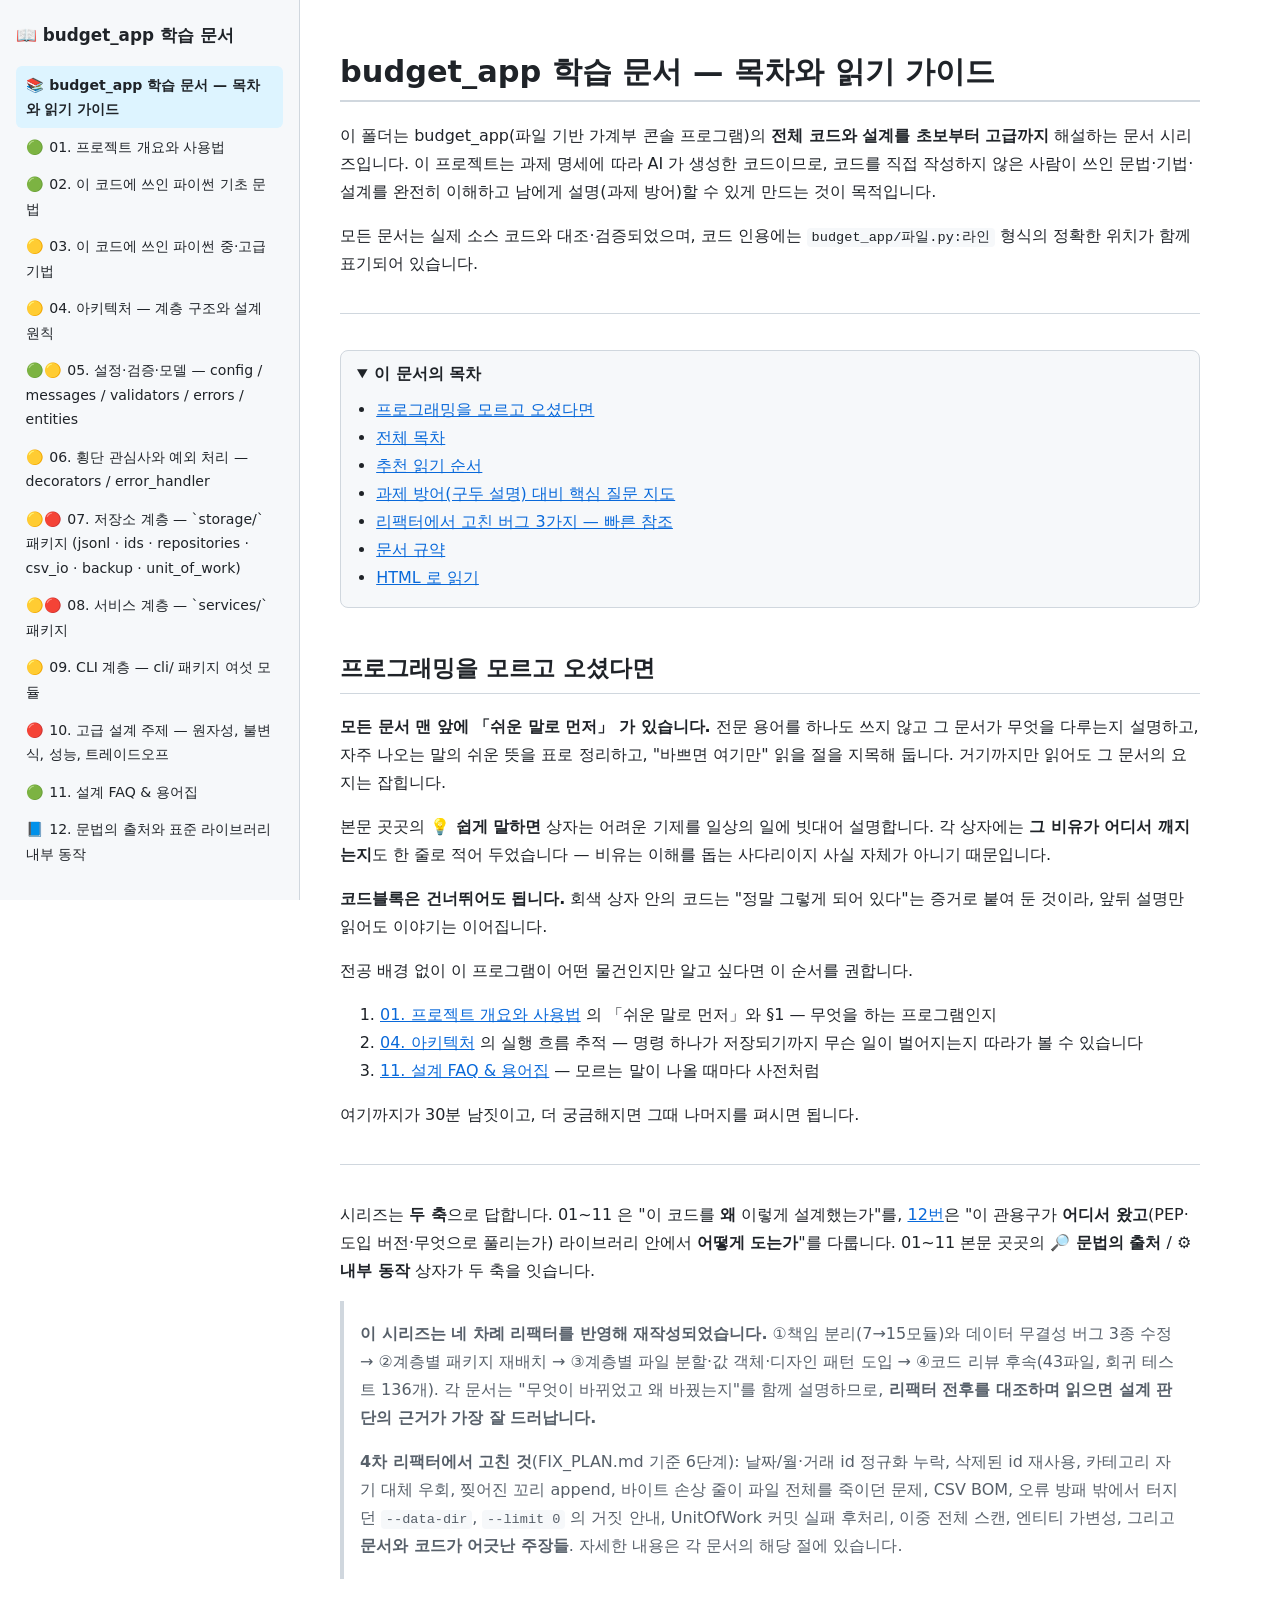
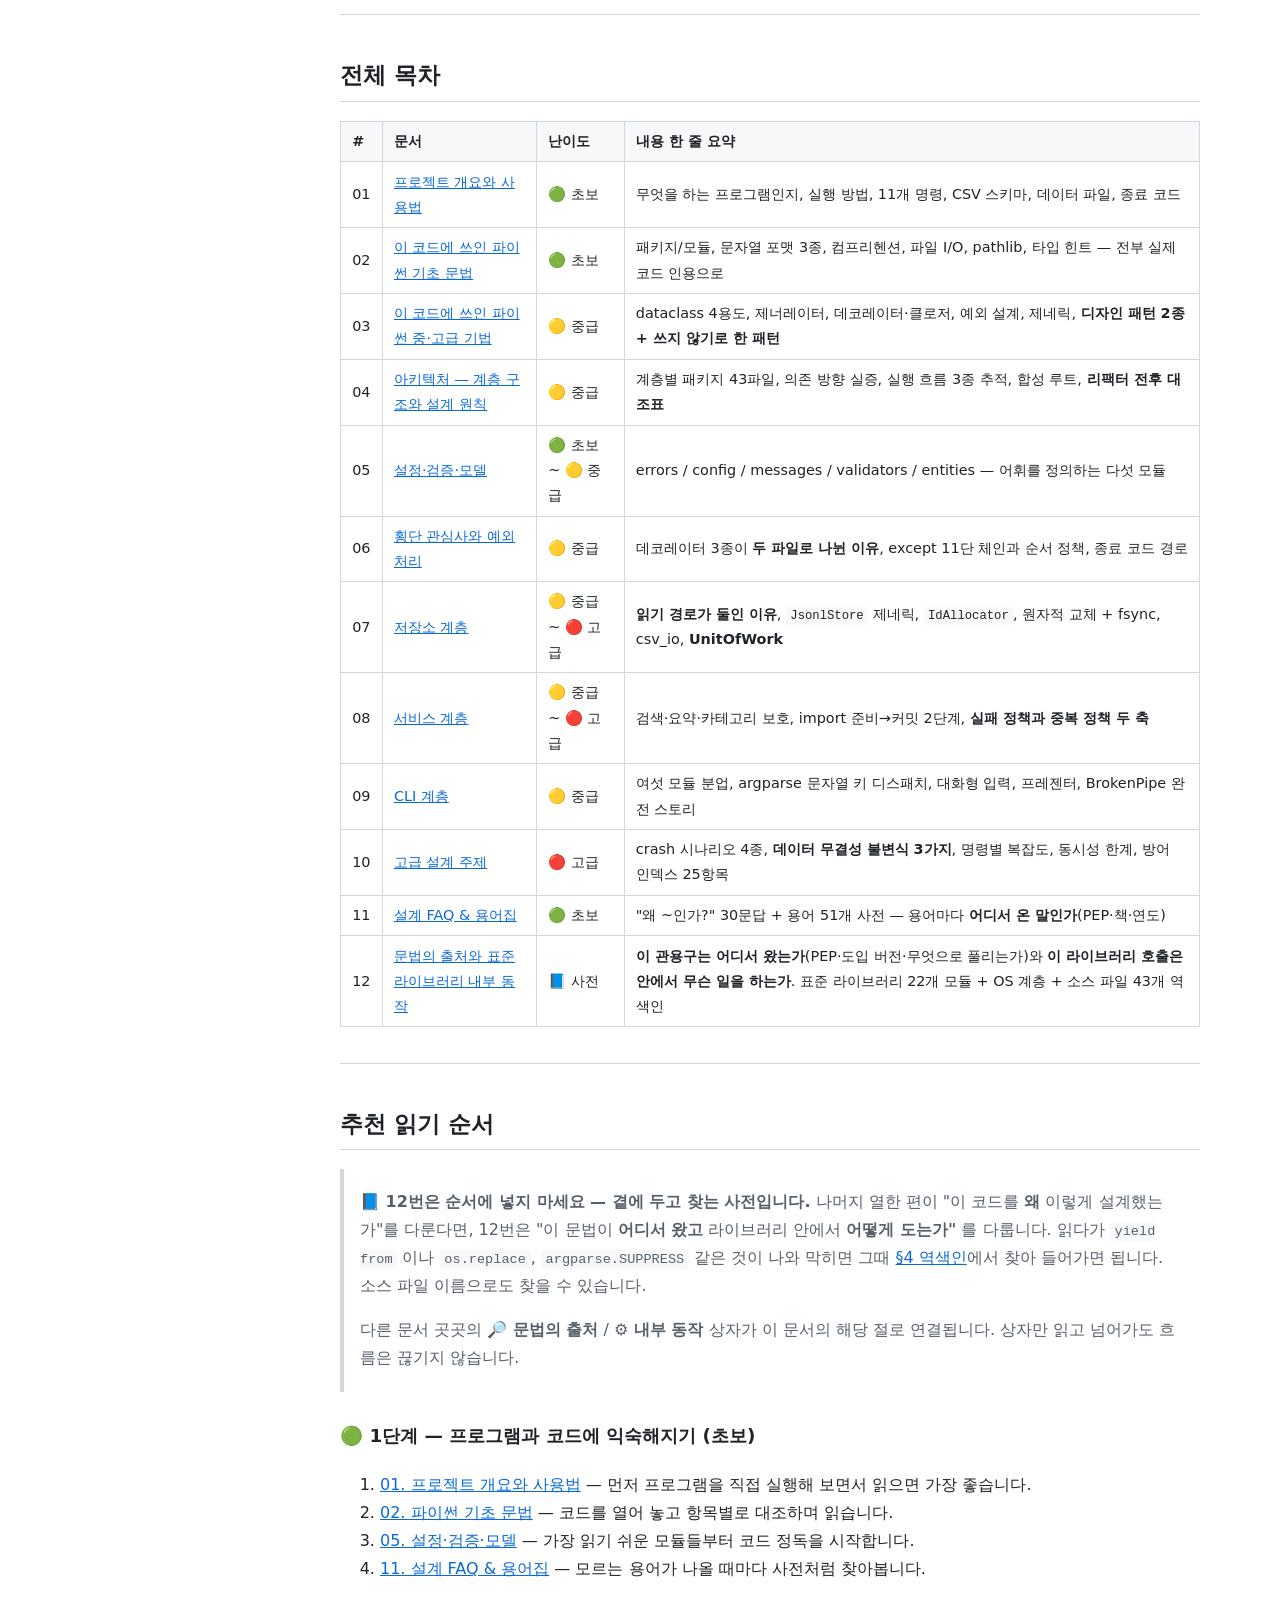
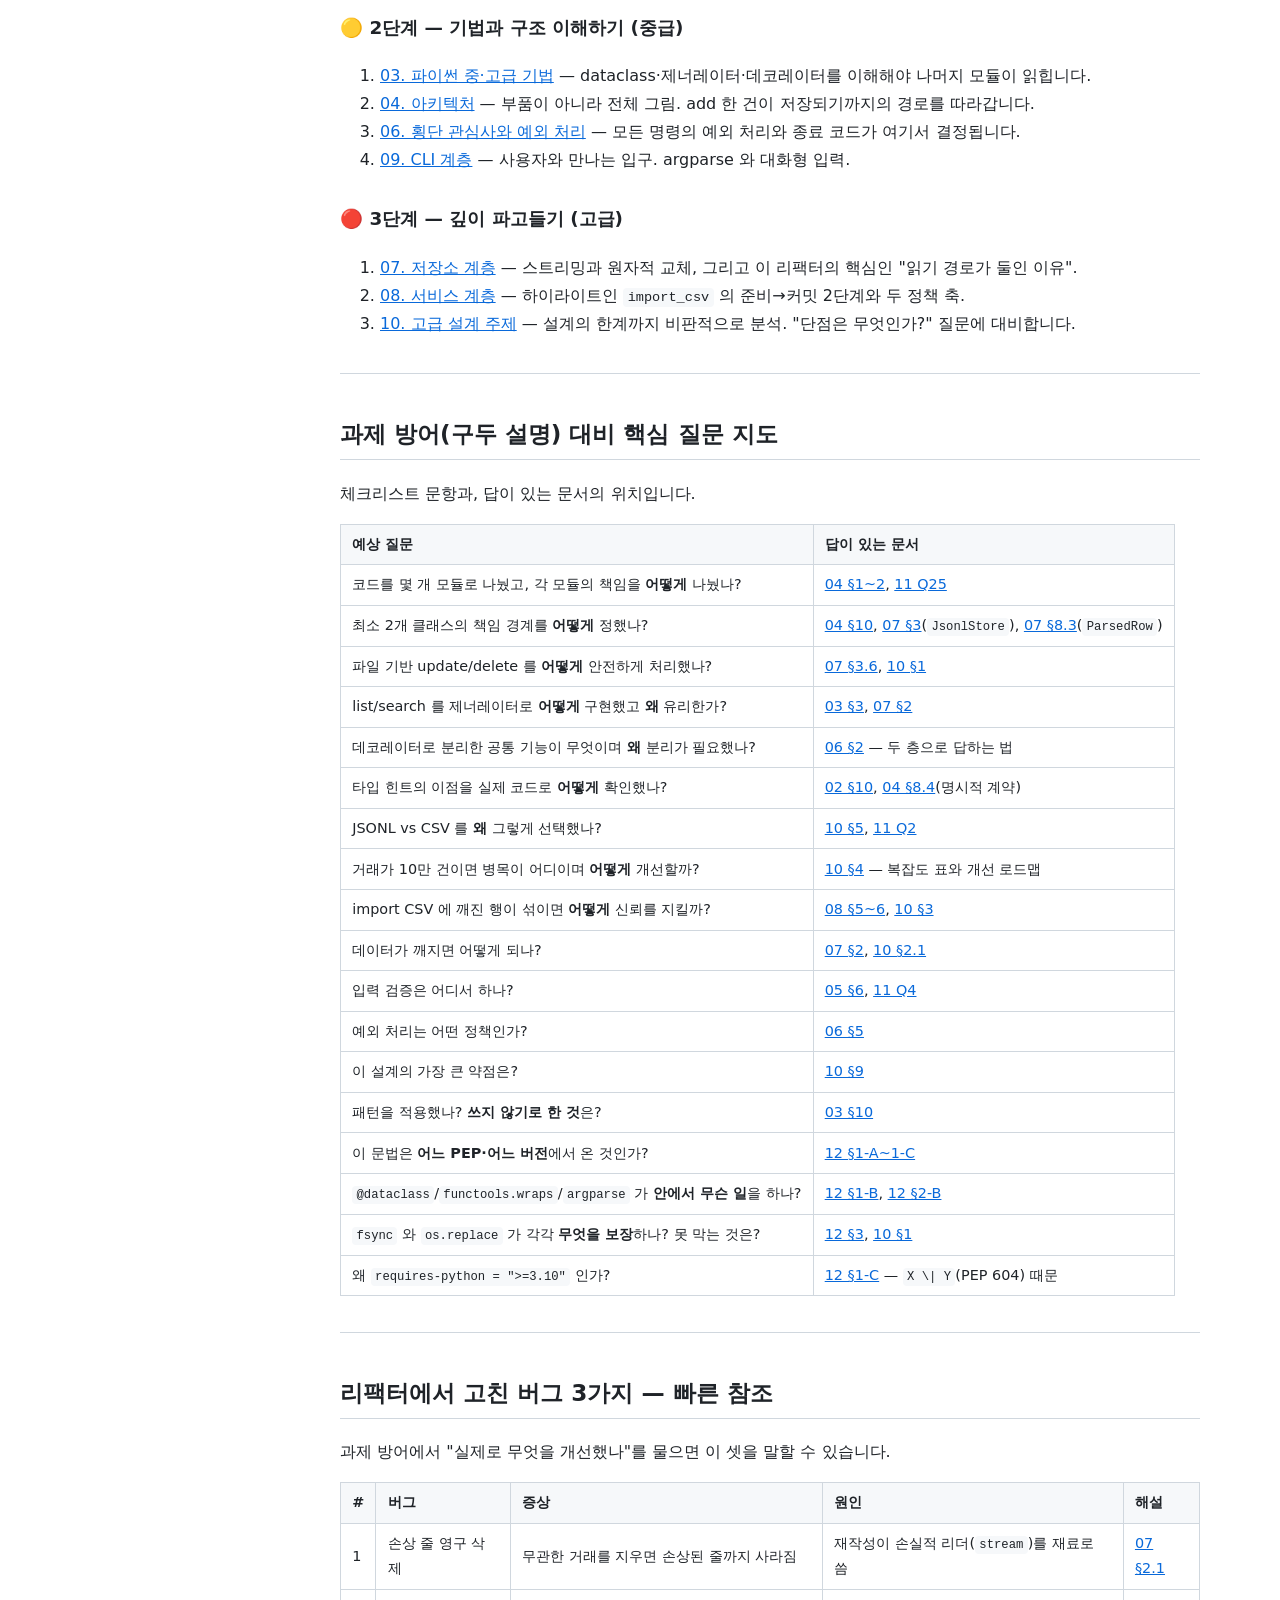
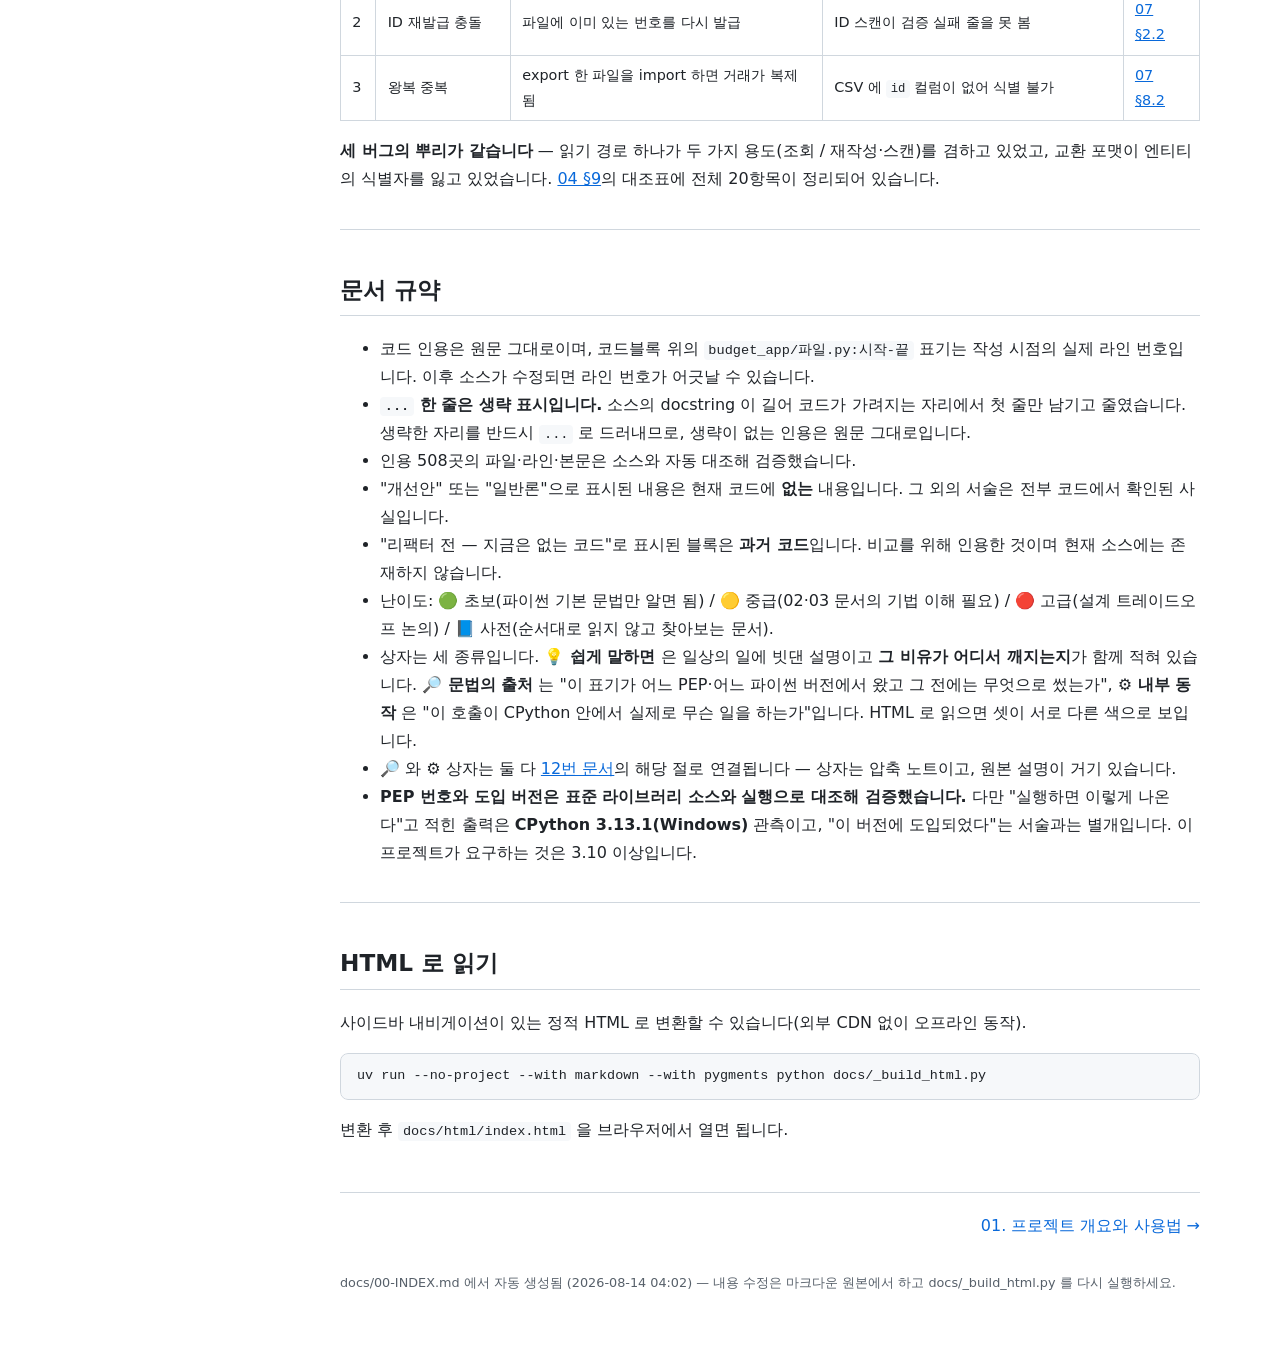
==== commit 93261663: "fix(docs): 설명 구체화를 위한 개정 및 오류 수정" ====
--- a/docs/html/index.html
+++ b/docs/html/index.html
@@ -13,13 +13,26 @@
 <h1 id="budget_app-학습-문서-목차와-읽기-가이드">budget_app 학습 문서 — 목차와 읽기 가이드</h1>
 <p>이 폴더는 budget_app(파일 기반 가계부 콘솔 프로그램)의 <strong>전체 코드와 설계를 초보부터 고급까지</strong> 해설하는 문서 시리즈입니다. 이 프로젝트는 과제 명세에 따라 AI 가 생성한 코드이므로, 코드를 직접 작성하지 않은 사람이 쓰인 문법·기법·설계를 완전히 이해하고 남에게 설명(과제 방어)할 수 있게 만드는 것이 목적입니다.</p>
 <p>모든 문서는 실제 소스 코드와 대조·검증되었으며, 코드 인용에는 <code>budget_app/파일.py:라인</code> 형식의 정확한 위치가 함께 표기되어 있습니다.</p>
+<hr>
+<details class="page-toc" open><summary>이 문서의 목차</summary><ul><li><a href="#프로그래밍을-모르고-오셨다면">프로그래밍을 모르고 오셨다면</a></li><li><a href="#전체-목차">전체 목차</a></li><li><a href="#추천-읽기-순서">추천 읽기 순서</a></li><li><a href="#과제-방어구두-설명-대비-핵심-질문-지도">과제 방어(구두 설명) 대비 핵심 질문 지도</a></li><li><a href="#리팩터에서-고친-버그-3가지-빠른-참조">리팩터에서 고친 버그 3가지 — 빠른 참조</a></li><li><a href="#문서-규약">문서 규약</a></li><li><a href="#html-로-읽기">HTML 로 읽기</a></li></ul></details><h2 id="프로그래밍을-모르고-오셨다면">프로그래밍을 모르고 오셨다면</h2>
+<p><strong>모든 문서 맨 앞에 「쉬운 말로 먼저」 가 있습니다.</strong> 전문 용어를 하나도 쓰지 않고 그 문서가 무엇을 다루는지 설명하고, 자주 나오는 말의 쉬운 뜻을 표로 정리하고, "바쁘면 여기만" 읽을 절을 지목해 둡니다. 거기까지만 읽어도 그 문서의 요지는 잡힙니다.</p>
+<p>본문 곳곳의 <strong>💡 쉽게 말하면</strong> 상자는 어려운 기제를 일상의 일에 빗대어 설명합니다. 각 상자에는 <strong>그 비유가 어디서 깨지는지</strong>도 한 줄로 적어 두었습니다 — 비유는 이해를 돕는 사다리이지 사실 자체가 아니기 때문입니다.</p>
+<p><strong>코드블록은 건너뛰어도 됩니다.</strong> 회색 상자 안의 코드는 "정말 그렇게 되어 있다"는 증거로 붙여 둔 것이라, 앞뒤 설명만 읽어도 이야기는 이어집니다.</p>
+<p>전공 배경 없이 이 프로그램이 어떤 물건인지만 알고 싶다면 이 순서를 권합니다.</p>
+<ol>
+<li><a href="01-overview.html">01. 프로젝트 개요와 사용법</a> 의 「쉬운 말로 먼저」와 §1 — 무엇을 하는 프로그램인지</li>
+<li><a href="04-architecture.html">04. 아키텍처</a> 의 실행 흐름 추적 — 명령 하나가 저장되기까지 무슨 일이 벌어지는지 따라가 볼 수 있습니다</li>
+<li><a href="11-faq-and-glossary.html">11. 설계 FAQ &amp; 용어집</a> — 모르는 말이 나올 때마다 사전처럼</li>
+</ol>
+<p>여기까지가 30분 남짓이고, 더 궁금해지면 그때 나머지를 펴시면 됩니다.</p>
+<hr>
 <p>시리즈는 <strong>두 축</strong>으로 답합니다. 01~11 은 "이 코드를 <strong>왜</strong> 이렇게 설계했는가"를, <a href="12-syntax-and-stdlib.html">12번</a>은 "이 관용구가 <strong>어디서 왔고</strong>(PEP·도입 버전·무엇으로 풀리는가) 라이브러리 안에서 <strong>어떻게 도는가</strong>"를 다룹니다. 01~11 본문 곳곳의 <strong>🔎 문법의 출처</strong> / <strong>⚙️ 내부 동작</strong> 상자가 두 축을 잇습니다.</p>
 <blockquote>
 <p><strong>이 시리즈는 네 차례 리팩터를 반영해 재작성되었습니다.</strong> ①책임 분리(7→15모듈)와 데이터 무결성 버그 3종 수정 → ②계층별 패키지 재배치 → ③계층별 파일 분할·값 객체·디자인 패턴 도입 → ④코드 리뷰 후속(43파일, 회귀 테스트 136개). 각 문서는 "무엇이 바뀌었고 왜 바꿨는지"를 함께 설명하므로, <strong>리팩터 전후를 대조하며 읽으면 설계 판단의 근거가 가장 잘 드러납니다.</strong></p>
 <p><strong>4차 리팩터에서 고친 것</strong>(FIX_PLAN.md 기준 6단계): 날짜/월·거래 id 정규화 누락, 삭제된 id 재사용, 카테고리 자기 대체 우회, 찢어진 꼬리 append, 바이트 손상 줄이 파일 전체를 죽이던 문제, CSV BOM, 오류 방패 밖에서 터지던 <code>--data-dir</code>, <code>--limit 0</code> 의 거짓 안내, UnitOfWork 커밋 실패 후처리, 이중 전체 스캔, 엔티티 가변성, 그리고 <strong>문서와 코드가 어긋난 주장들</strong>. 자세한 내용은 각 문서의 해당 절에 있습니다.</p>
 </blockquote>
 <hr>
-<details class="page-toc" open><summary>이 문서의 목차</summary><ul><li><a href="#전체-목차">전체 목차</a></li><li><a href="#추천-읽기-순서">추천 읽기 순서</a></li><li><a href="#과제-방어구두-설명-대비-핵심-질문-지도">과제 방어(구두 설명) 대비 핵심 질문 지도</a></li><li><a href="#리팩터에서-고친-버그-3가지-빠른-참조">리팩터에서 고친 버그 3가지 — 빠른 참조</a></li><li><a href="#문서-규약">문서 규약</a></li><li><a href="#html-로-읽기">HTML 로 읽기</a></li></ul></details><h2 id="전체-목차">전체 목차</h2>
+<h2 id="전체-목차">전체 목차</h2>
 <div class="table-wrap"><table>
 <thead>
 <tr>
@@ -267,7 +280,8 @@
 <li>"개선안" 또는 "일반론"으로 표시된 내용은 현재 코드에 <strong>없는</strong> 내용입니다. 그 외의 서술은 전부 코드에서 확인된 사실입니다.</li>
 <li>"리팩터 전 — 지금은 없는 코드"로 표시된 블록은 <strong>과거 코드</strong>입니다. 비교를 위해 인용한 것이며 현재 소스에는 존재하지 않습니다.</li>
 <li>난이도: 🟢 초보(파이썬 기본 문법만 알면 됨) / 🟡 중급(02·03 문서의 기법 이해 필요) / 🔴 고급(설계 트레이드오프 논의) / 📘 사전(순서대로 읽지 않고 찾아보는 문서).</li>
-<li><strong>🔎 문법의 출처</strong> 상자는 "이 표기가 어느 PEP·어느 파이썬 버전에서 왔고 그 전에는 무엇으로 썼는가", <strong>⚙️ 내부 동작</strong> 상자는 "이 호출이 CPython 안에서 실제로 무슨 일을 하는가"입니다. 둘 다 <a href="12-syntax-and-stdlib.html">12번 문서</a>의 해당 절로 연결됩니다.</li>
+<li>상자는 세 종류입니다. <strong>💡 쉽게 말하면</strong> 은 일상의 일에 빗댄 설명이고 <strong>그 비유가 어디서 깨지는지</strong>가 함께 적혀 있습니다. <strong>🔎 문법의 출처</strong> 는 "이 표기가 어느 PEP·어느 파이썬 버전에서 왔고 그 전에는 무엇으로 썼는가", <strong>⚙️ 내부 동작</strong> 은 "이 호출이 CPython 안에서 실제로 무슨 일을 하는가"입니다. HTML 로 읽으면 셋이 서로 다른 색으로 보입니다.</li>
+<li>🔎 와 ⚙️ 상자는 둘 다 <a href="12-syntax-and-stdlib.html">12번 문서</a>의 해당 절로 연결됩니다 — 상자는 압축 노트이고, 원본 설명이 거기 있습니다.</li>
 <li><strong>PEP 번호와 도입 버전은 표준 라이브러리 소스와 실행으로 대조해 검증했습니다.</strong> 다만 "실행하면 이렇게 나온다"고 적힌 출력은 <strong>CPython 3.13.1(Windows)</strong> 관측이고, "이 버전에 도입되었다"는 서술과는 별개입니다. 이 프로젝트가 요구하는 것은 3.10 이상입니다.</li>
 </ul>
 <hr>
@@ -278,7 +292,7 @@
 
 <p>변환 후 <code>docs/html/index.html</code> 을 브라우저에서 열면 됩니다.</p>
 <div class="pager"><span></span><span><a href="01-overview.html">01. 프로젝트 개요와 사용법 →</a></span></div>
-<footer>docs/00-INDEX.md 에서 자동 생성됨 (2026-08-14 00:56) — 내용 수정은 마크다운 원본에서 하고 docs/_build_html.py 를 다시 실행하세요.</footer>
+<footer>docs/00-INDEX.md 에서 자동 생성됨 (2026-08-14 04:02) — 내용 수정은 마크다운 원본에서 하고 docs/_build_html.py 를 다시 실행하세요.</footer>
 </main>
 </div>
 </body>
--- a/docs/html/style.css
+++ b/docs/html/style.css
@@ -3,12 +3,20 @@
   --bg: #ffffff; --fg: #1f2328; --muted: #57606a; --border: #d0d7de;
   --accent: #0969da; --code-bg: #f6f8fa; --sidebar-bg: #f6f8fa;
   --quote: #57606a; --quote-border: #d0d7de; --current: #ddf4ff;
+  --tip-bg: #fff8e6; --tip-bd: #d4a72c;
+  --origin-bg: #eef6ff; --origin-bd: #4493f8;
+  --internals-bg: #f0f3f6; --internals-bd: #8b949e;
+  --plain-bg: #f2fbf5; --plain-bd: #2da44e;
 }
 @media (prefers-color-scheme: dark) {
   :root {
     --bg: #0d1117; --fg: #e6edf3; --muted: #8b949e; --border: #30363d;
     --accent: #4493f8; --code-bg: #161b22; --sidebar-bg: #10151c;
     --quote: #8b949e; --quote-border: #30363d; --current: #0c2d6b;
+    --tip-bg: #2a2213; --tip-bd: #b98b18;
+    --origin-bg: #12233b; --origin-bd: #316dca;
+    --internals-bg: #1a1f26; --internals-bd: #6e7681;
+    --plain-bg: #122a19; --plain-bd: #2f7f42;
   }
 }
 * { box-sizing: border-box; }
@@ -47,6 +55,23 @@
 blockquote {
   margin: 1rem 0; padding: .2rem 1rem; color: var(--quote);
   border-left: 4px solid var(--quote-border);
+}
+/* 💡 비유 / 🔎 문법의 출처 / ⚙️ 내부 동작 — 종류별로 색을 달리해
+   "비유만 훑기", "내부 동작만 훑기" 같은 읽기가 가능하게 한다. */
+blockquote.callout {
+  color: var(--fg); border-radius: 0 8px 8px 0;
+  padding: .7rem 1rem; margin: 1.3rem 0;
+}
+blockquote.callout > p:first-child { margin-top: 0; }
+blockquote.callout > p:last-child { margin-bottom: 0; }
+blockquote.callout.tip { background: var(--tip-bg); border-left-color: var(--tip-bd); }
+blockquote.callout.origin { background: var(--origin-bg); border-left-color: var(--origin-bd); }
+blockquote.callout.internals { background: var(--internals-bg); border-left-color: var(--internals-bd); }
+/* 「쉬운 말로 먼저」 절 — 비전공자용 진입로라 눈에 띄어야 한다. */
+h2[id^="쉬운-말로-먼저"] {
+  background: var(--plain-bg); border: 1px solid var(--plain-bd);
+  border-radius: 8px; padding: .5rem .8rem; border-bottom: none;
+  font-size: 1.25rem;
 }
 code {
   font-family: Consolas, "D2Coding", "Cascadia Mono", "Courier New", monospace;
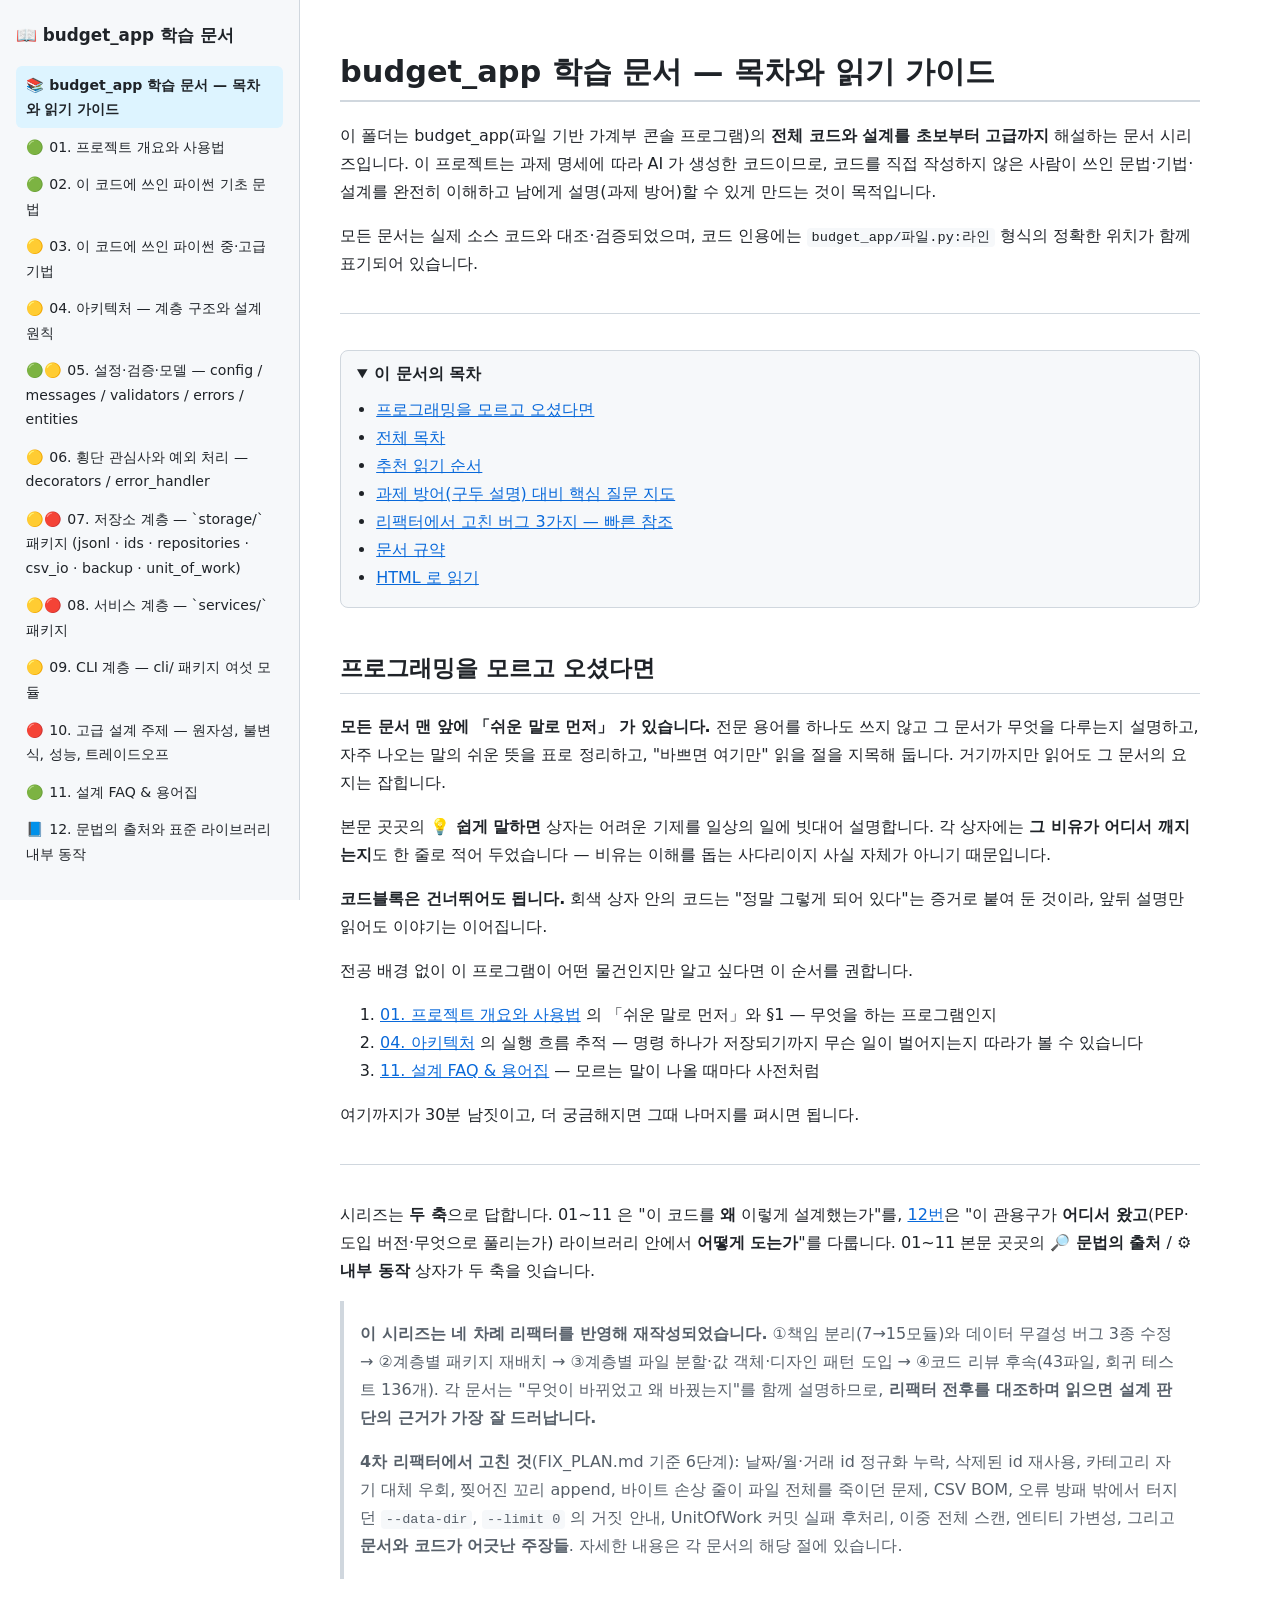
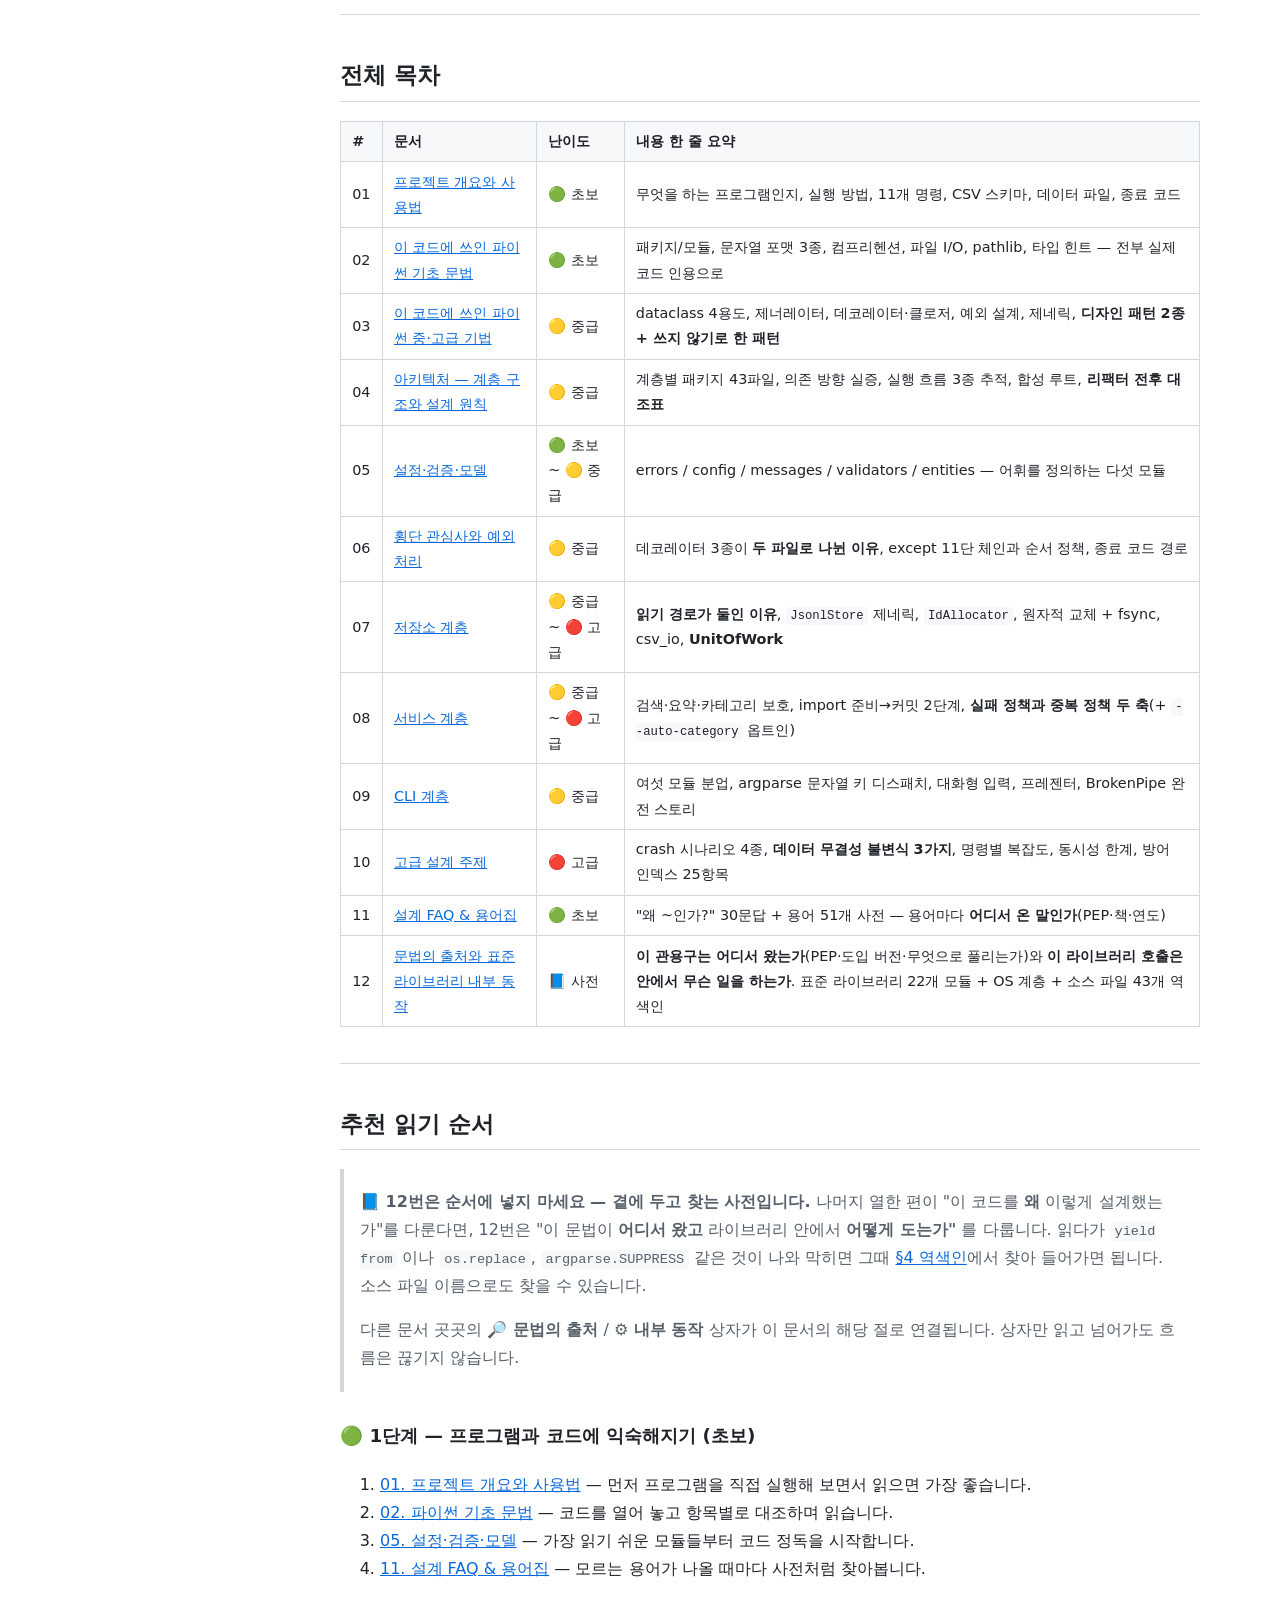
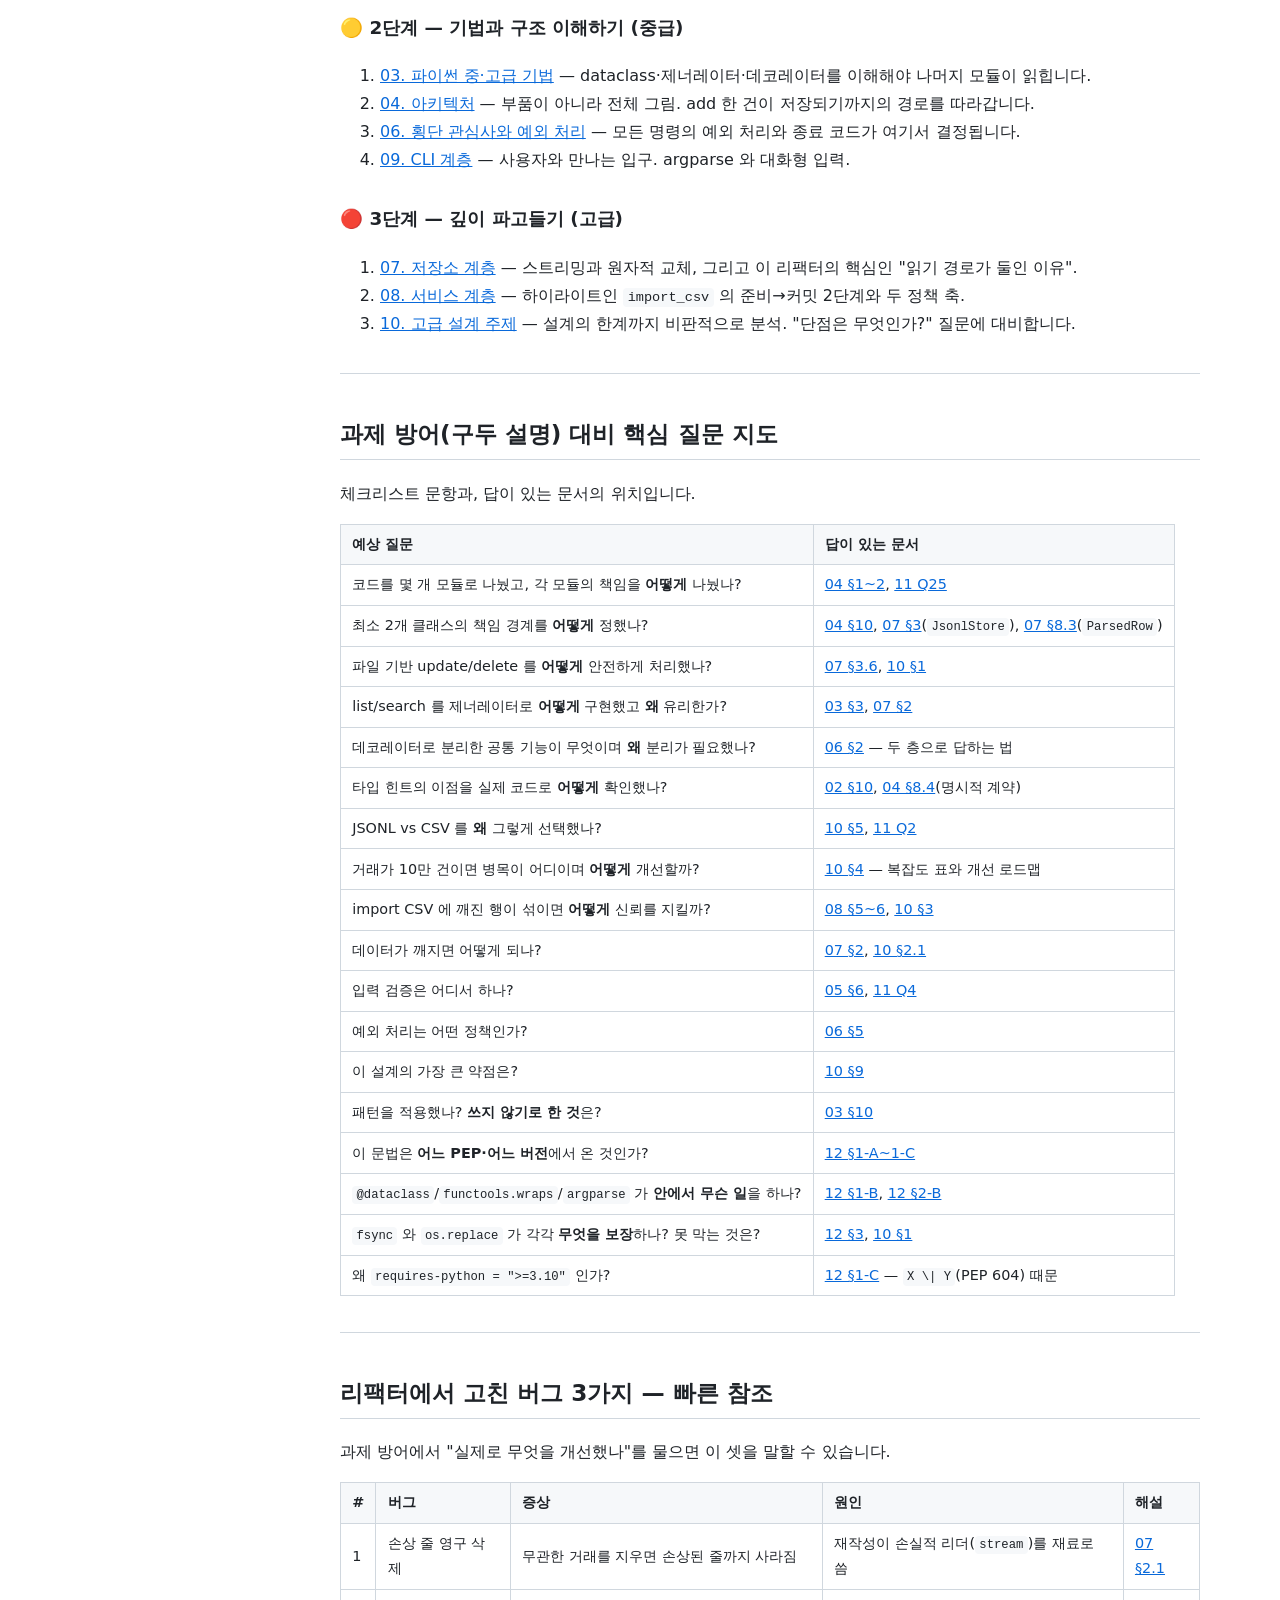
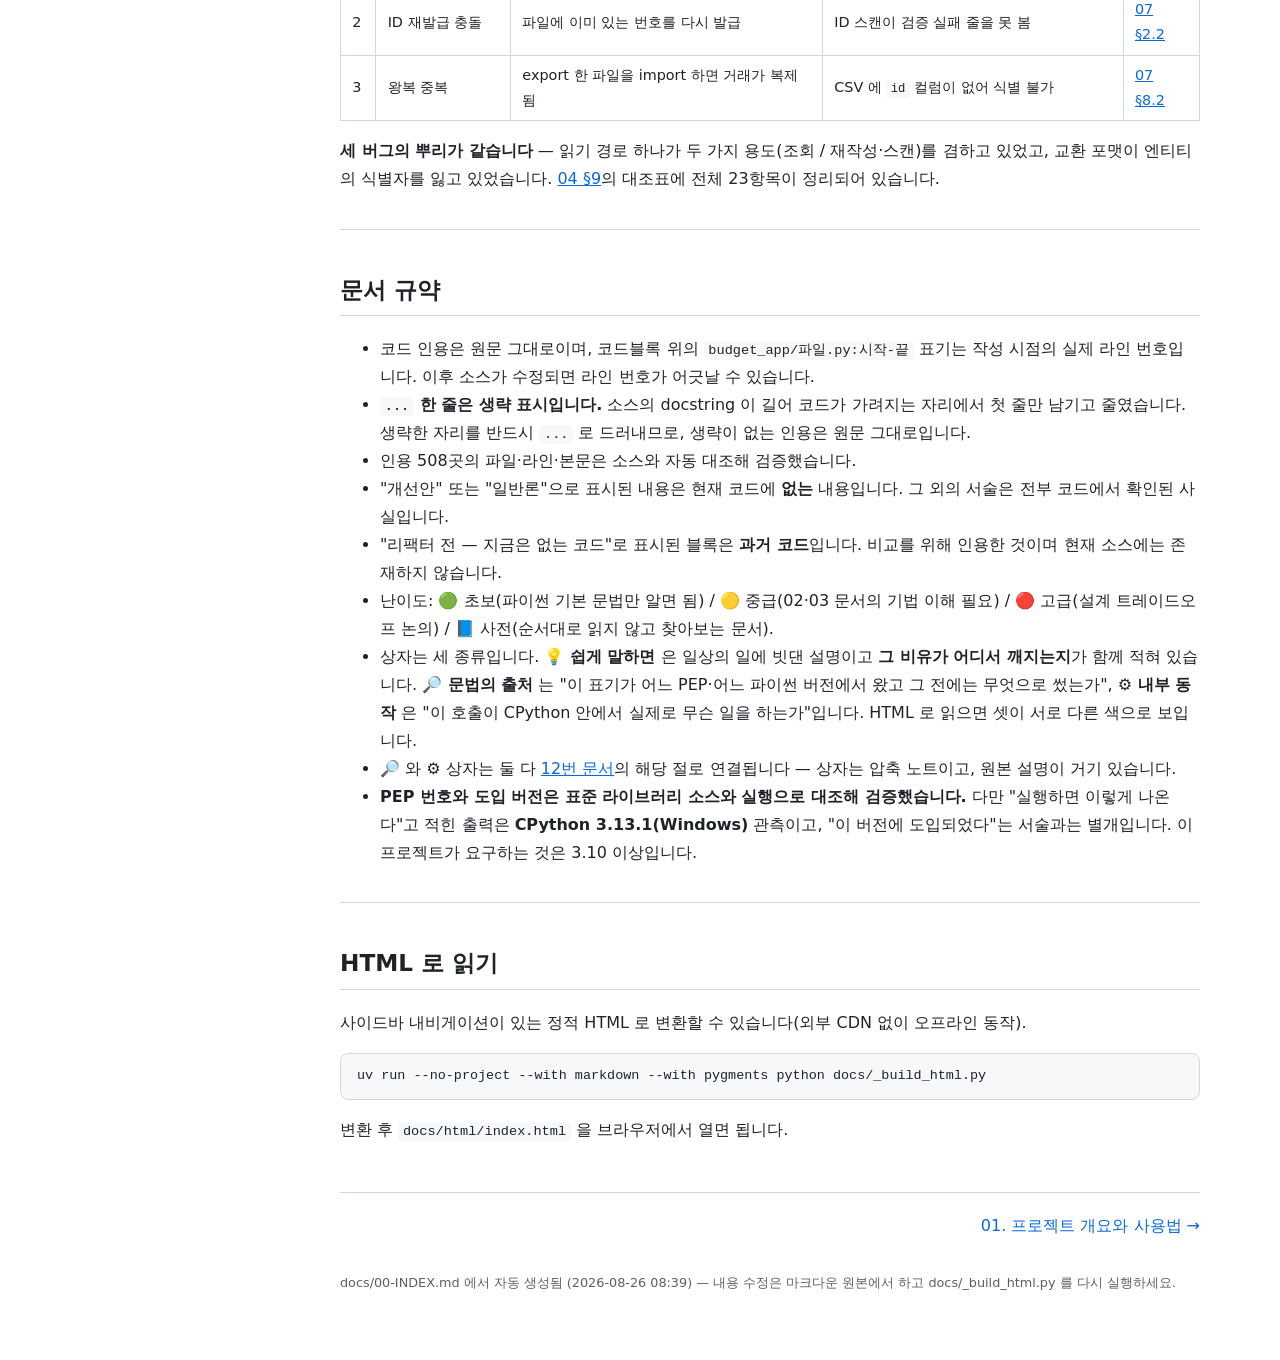
==== commit 8336a1ee: "fix: 요구사항 미충족 4건 수정 (Q2/F9/G2/G13) 검수에서 확정된 요구사항 위반 4건을 고치고, 각 수정을 재현 명령으로 검증했다.  B2-1-Q2 — 스택트레이스가 " ====
--- a/docs/html/index.html
+++ b/docs/html/index.html
@@ -89,7 +89,7 @@
 <td>08</td>
 <td><a href="08-services.html">서비스 계층</a></td>
 <td>🟡 중급 ~ 🔴 고급</td>
-<td>검색·요약·카테고리 보호, import 준비→커밋 2단계, <strong>실패 정책과 중복 정책 두 축</strong></td>
+<td>검색·요약·카테고리 보호, import 준비→커밋 2단계, <strong>실패 정책과 중복 정책 두 축</strong>(+ <code>--auto-category</code> 옵트인)</td>
 </tr>
 <tr>
 <td>09</td>
@@ -270,7 +270,7 @@
 </tr>
 </tbody>
 </table></div>
-<p><strong>세 버그의 뿌리가 같습니다</strong> — 읽기 경로 하나가 두 가지 용도(조회 / 재작성·스캔)를 겸하고 있었고, 교환 포맷이 엔티티의 식별자를 잃고 있었습니다. <a href="04-architecture.html">04 §9</a>의 대조표에 전체 20항목이 정리되어 있습니다.</p>
+<p><strong>세 버그의 뿌리가 같습니다</strong> — 읽기 경로 하나가 두 가지 용도(조회 / 재작성·스캔)를 겸하고 있었고, 교환 포맷이 엔티티의 식별자를 잃고 있었습니다. <a href="04-architecture.html">04 §9</a>의 대조표에 전체 23항목이 정리되어 있습니다.</p>
 <hr>
 <h2 id="문서-규약">문서 규약</h2>
 <ul>
@@ -292,7 +292,7 @@
 
 <p>변환 후 <code>docs/html/index.html</code> 을 브라우저에서 열면 됩니다.</p>
 <div class="pager"><span></span><span><a href="01-overview.html">01. 프로젝트 개요와 사용법 →</a></span></div>
-<footer>docs/00-INDEX.md 에서 자동 생성됨 (2026-08-14 04:02) — 내용 수정은 마크다운 원본에서 하고 docs/_build_html.py 를 다시 실행하세요.</footer>
+<footer>docs/00-INDEX.md 에서 자동 생성됨 (2026-08-26 08:39) — 내용 수정은 마크다운 원본에서 하고 docs/_build_html.py 를 다시 실행하세요.</footer>
 </main>
 </div>
 </body>
